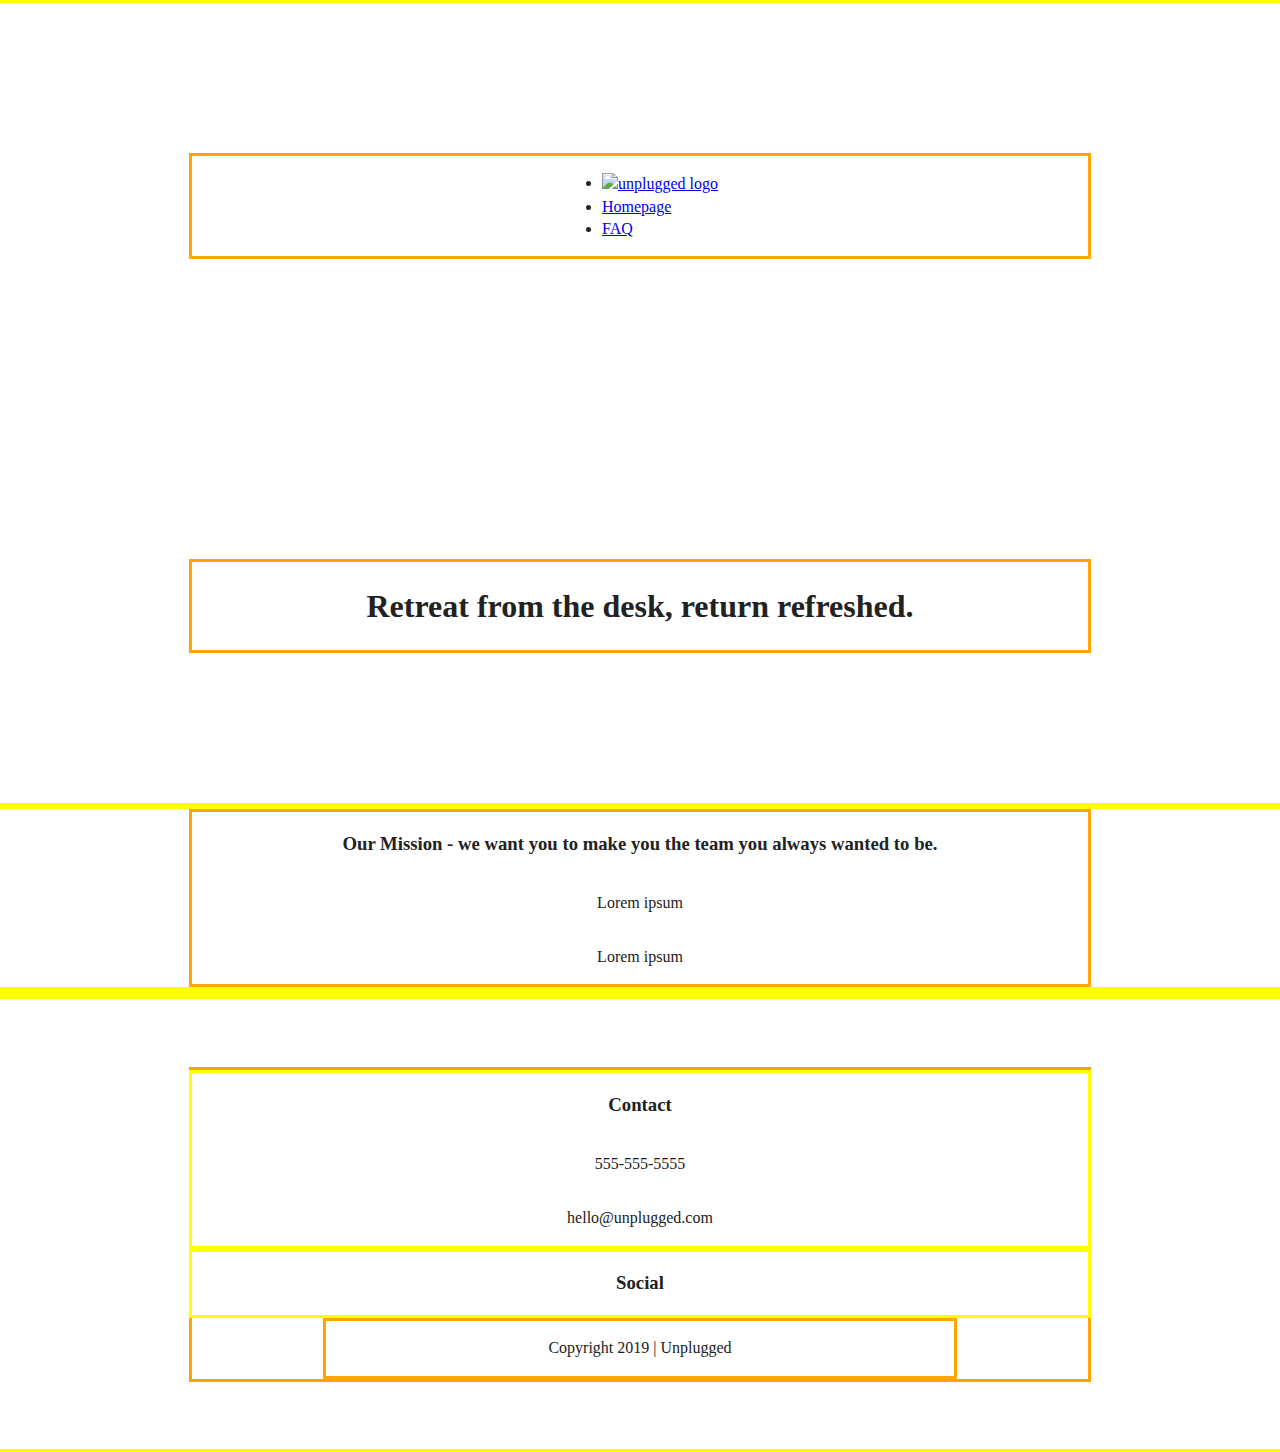
==== about/index.html @ 6e956337 "CReated breakpoints and fixed layouts for homepage, about and faqs" ====
<!doctype html>
<html class="no-js" lang="">

<head>
  <meta charset="utf-8">
  <title>Unplugged Retreat</title>
  <meta name="description" content="">
  <meta name="viewport" content="width=device-width, initial-scale=1">

  <link rel="manifest" href="site.webmanifest">
  <link rel="apple-touch-icon" href="../icon.png">
  <!-- Place favicon.ico in the root directory -->

  <link rel="stylesheet" href="../css/normalize.css">
  <link rel="stylesheet" href="../css/main.css">

  <meta name="theme-color" content="#fafafa">
</head>

<body>




  <!--[if IE]>
    <p class="browserupgrade">You are using an <strong>outdated</strong> browser. Please <a href="https://browsehappy.com/">upgrade your browser</a> to improve your experience and security.</p>
  <![endif]-->

  <header>
    <div class="section-content">
      <nav>
        <ul>
          <li><a href="#"><img src="" alt="unplugged logo"></a></li>
          <li><a href="../index.html">Homepage</a></li>
          <li><a href="../faqs/index.html">FAQ</a></li>
        </ul>
      </nav>
    </div>
    <div class="section-content">
      <h1>Retreat from the desk, return refreshed.</h1>
      <img src="" alt="" />
    </div>
  </header>
  <main>
    <section id="mission">
      <div class="section-content">
        <h3>Our Mission - we want you to make you the team you always wanted to be.</h3>
        <p>Lorem ipsum</p>
        <p>Lorem ipsum</p>
      </div>
    </section>
    <section id="map"></section>

  </main>
  <footer>
    <div class="section-content">
      <div class="footer-section" id="contact">
        <h3>Contact</h3>
        <p>555-555-5555</p>
        <p>hello@unplugged.com</p>
      </div>
      <div class="footer-section" id="social">
        <h3>Social</h3>
        <div class="social-icons-container">
          <i class="social-icon" id="facebook"></i>
          <i class="social-icon" id="twitter"></i>
          <i class="social-icon" id="instagram"></i>
        </div>
      </div>
      <div class="section-content">
        <p id="copyright">Copyright 2019 | Unplugged</p>
      </div>
    </div>
  </footer>


  <script src="../js/vendor/modernizr-3.8.0.min.js"></script>
  <script src="https://code.jquery.com/jquery-3.4.1.min.js"
    integrity="sha256-CSXorXvZcTkaix6Yvo6HppcZGetbYMGWSFlBw8HfCJo=" crossorigin="anonymous"></script>
  <script>
    window.jQuery || document.write('<script src="js/vendor/jquery-3.4.1.min.js"><\/script>')
  </script>
  <script src="../js/plugins.js"></script>
  <script src="../js/main.js"></script>

  <!-- Google Analytics: change UA-XXXXX-Y to be your site's ID. -->
  <script>
    window.ga = function () {
      ga.q.push(arguments)
    };
    ga.q = [];
    ga.l = +new Date;
    ga('create', 'UA-XXXXX-Y', 'auto');
    ga('set', 'transport', 'beacon');
    ga('send', 'pageview')
  </script>
  <script src="https://www.google-analytics.com/analytics.js" async></script>
</body>

</html>
---- css/main.css ----
/*! HTML5 Boilerplate v7.3.0 | MIT License | https://html5boilerplate.com/ */

/* main.css 2.0.0 | MIT License | https://github.com/h5bp/main.css#readme */
/*
 * What follows is the result of much research on cross-browser styling.
 * Credit left inline and big thanks to Nicolas Gallagher, Jonathan Neal,
 * Kroc Camen, and the H5BP dev community and team.
 */

/* ==========================================================================
   Base styles: opinionated defaults
   ========================================================================== */

html {
  color: #222;
  font-size: 1em;
  line-height: 1.4;
  /* background-color: #ccc; */
}

/*
 * Remove text-shadow in selection highlight:
 * https://twitter.com/miketaylr/status/12228805301
 *
 * Vendor-prefixed and regular ::selection selectors cannot be combined:
 * https://stackoverflow.com/a/16982510/7133471
 *
 * Customize the background color to match your design.
 */

::-moz-selection {
  background: #b3d4fc;
  text-shadow: none;
}

::selection {
  background: #b3d4fc;
  text-shadow: none;
}

/*
 * A better looking default horizontal rule
 */

hr {
  display: block;
  height: 1px;
  border: 0;
  border-top: 1px solid #ccc;
  margin: 1em 0;
  padding: 0;
}

/*
 * Remove the gap between audio, canvas, iframes,
 * images, videos and the bottom of their containers:
 * https://github.com/h5bp/html5-boilerplate/issues/440
 */

audio,
canvas,
iframe,
img,
svg,
video {
  vertical-align: middle;
}

/*
 * Remove default fieldset styles.
 */

fieldset {
  border: 0;
  margin: 0;
  padding: 0;
}

/*
 * Allow only vertical resizing of textareas.
 */

textarea {
  resize: vertical;
}

/* ==========================================================================
   Browser Upgrade Prompt
   ========================================================================== */

.browserupgrade {
  margin: 0.2em 0;
  background: #ccc;
  color: #000;
  padding: 0.2em 0;
}

/* ==========================================================================
   Author's custom styles
   ========================================================================== */

html,
body,
main {
  margin: 0;
  padding: 0;
  width: 100%;
  display: flex;
  justify-content: center;
  align-items: center;
  flex-direction: column;
}


/* ------------General Layout Styles--------- */

header,
footer,
section,
#download-form,
/* .features-item, */
.footer-section {
  display: flex;
  justify-content: center;
  align-items: center;
  flex-direction: column;
  border: 3px solid yellow;
  width: 100%;
  /* max-width: 1200px; */
}

header {
  min-height: 800px;
}

section#download-form {
  min-height: 300px;
}

section#features {
  min-height: 1400px;
}

#features .features-item {
  min-height: 200px;
  width: 100%;
  border: 3px solid orange;
}

section#reviews {
  min-height: 600px;
  width: 100%;
}

footer {
  min-height: 350px;
  width: 100%;
}

.section-content {
  width: 95%;
}









/* ------------Footer Styles--------- */







/* ==========================================================================
   Helper classes
   ========================================================================== */

/*
 * Hide visually and from screen readers
 */

.hidden {
  display: none !important;
}

/*
* Hide only visually, but have it available for screen readers:
* https://snook.ca/archives/html_and_css/hiding-content-for-accessibility
*
* 1. For long content, line feeds are not interpreted as spaces and small width
*    causes content to wrap 1 word per line:
*    https://medium.com/@jessebeach/beware-smushed-off-screen-accessible-text-5952a4c2cbfe
*/

.sr-only {
  border: 0;
  clip: rect(0, 0, 0, 0);
  height: 1px;
  margin: -1px;
  overflow: hidden;
  padding: 0;
  position: absolute;
  white-space: nowrap;
  width: 1px;
  /* 1 */
}

/*
* Extends the .sr-only class to allow the element
* to be focusable when navigated to via the keyboard:
* https://www.drupal.org/node/897638
*/

.sr-only.focusable:active,
.sr-only.focusable:focus {
  clip: auto;
  height: auto;
  margin: 0;
  overflow: visible;
  position: static;
  white-space: inherit;
  width: auto;
}

/*
* Hide visually and from screen readers, but maintain layout
*/

.invisible {
  visibility: hidden;
}

/*
* Clearfix: contain floats
*
* For modern browsers
* 1. The space content is one way to avoid an Opera bug when the
*    `contenteditable` attribute is included anywhere else in the document.
*    Otherwise it causes space to appear at the top and bottom of elements
*    that receive the `clearfix` class.
* 2. The use of `table` rather than `block` is only necessary if using
*    `:before` to contain the top-margins of child elements.
*/

.clearfix:before,
.clearfix:after {
  content: " ";
  /* 1 */
  display: table;
  /* 2 */
}

.clearfix:after {
  clear: both;
}

/* ==========================================================================
   EXAMPLE Media Queries for Responsive Design.
   These examples override the primary ('mobile first') styles.
   Modify as content requires.
   ========================================================================== */

@media only screen and (min-width: 768px) {

  /* Style adjustments for tablet */
  .section-content {
    width: 80%;
    max-width: 1200px;
    border: 3px solid orange;
    margin: auto;
    display: flex;
    justify-content: center;
    align-items: center;
    flex-direction: column;
  }



  #features .features-item {
    width: 80%;
    border: 3px solid orange;
  }

  section#reviews {
    min-height: 700px;
  }

  footer {
    min-height: 450px;
  }

}

@media only screen and (min-width: 1200px) {
  /* Style adjustments for desktop */

  .section-content {
    width: 70%;
    max-width: 1200px;
    border: 3px solid orange;
  }


}


/* ==========================================================================
   Print styles.
   Inlined to avoid the additional HTTP request:
   https://www.phpied.com/delay-loading-your-print-css/
   ========================================================================== */

@media print {

  *,
  *:before,
  *:after {
    background: transparent !important;
    color: #000 !important;
    /* Black prints faster */
    box-shadow: none !important;
    text-shadow: none !important;
  }

  a,
  a:visited {
    text-decoration: underline;
  }

  a[href]:after {
    content: " ("attr(href) ")";
  }

  abbr[title]:after {
    content: " ("attr(title) ")";
  }

  /*
     * Don't show links that are fragment identifiers,
     * or use the `javascript:` pseudo protocol
     */
  a[href^="#"]:after,
  a[href^="javascript:"]:after {
    content: "";
  }

  pre {
    white-space: pre-wrap !important;
  }

  pre,
  blockquote {
    border: 1px solid #999;
    page-break-inside: avoid;
  }

  /*
     * Printing Tables:
     * https://web.archive.org/web/20180815150934/http://css-discuss.incutio.com/wiki/Printing_Tables
     */
  thead {
    display: table-header-group;
  }

  tr,
  img {
    page-break-inside: avoid;
  }

  p,
  h2,
  h3 {
    orphans: 3;
    widows: 3;
  }

  h2,
  h3 {
    page-break-after: avoid;
  }
}
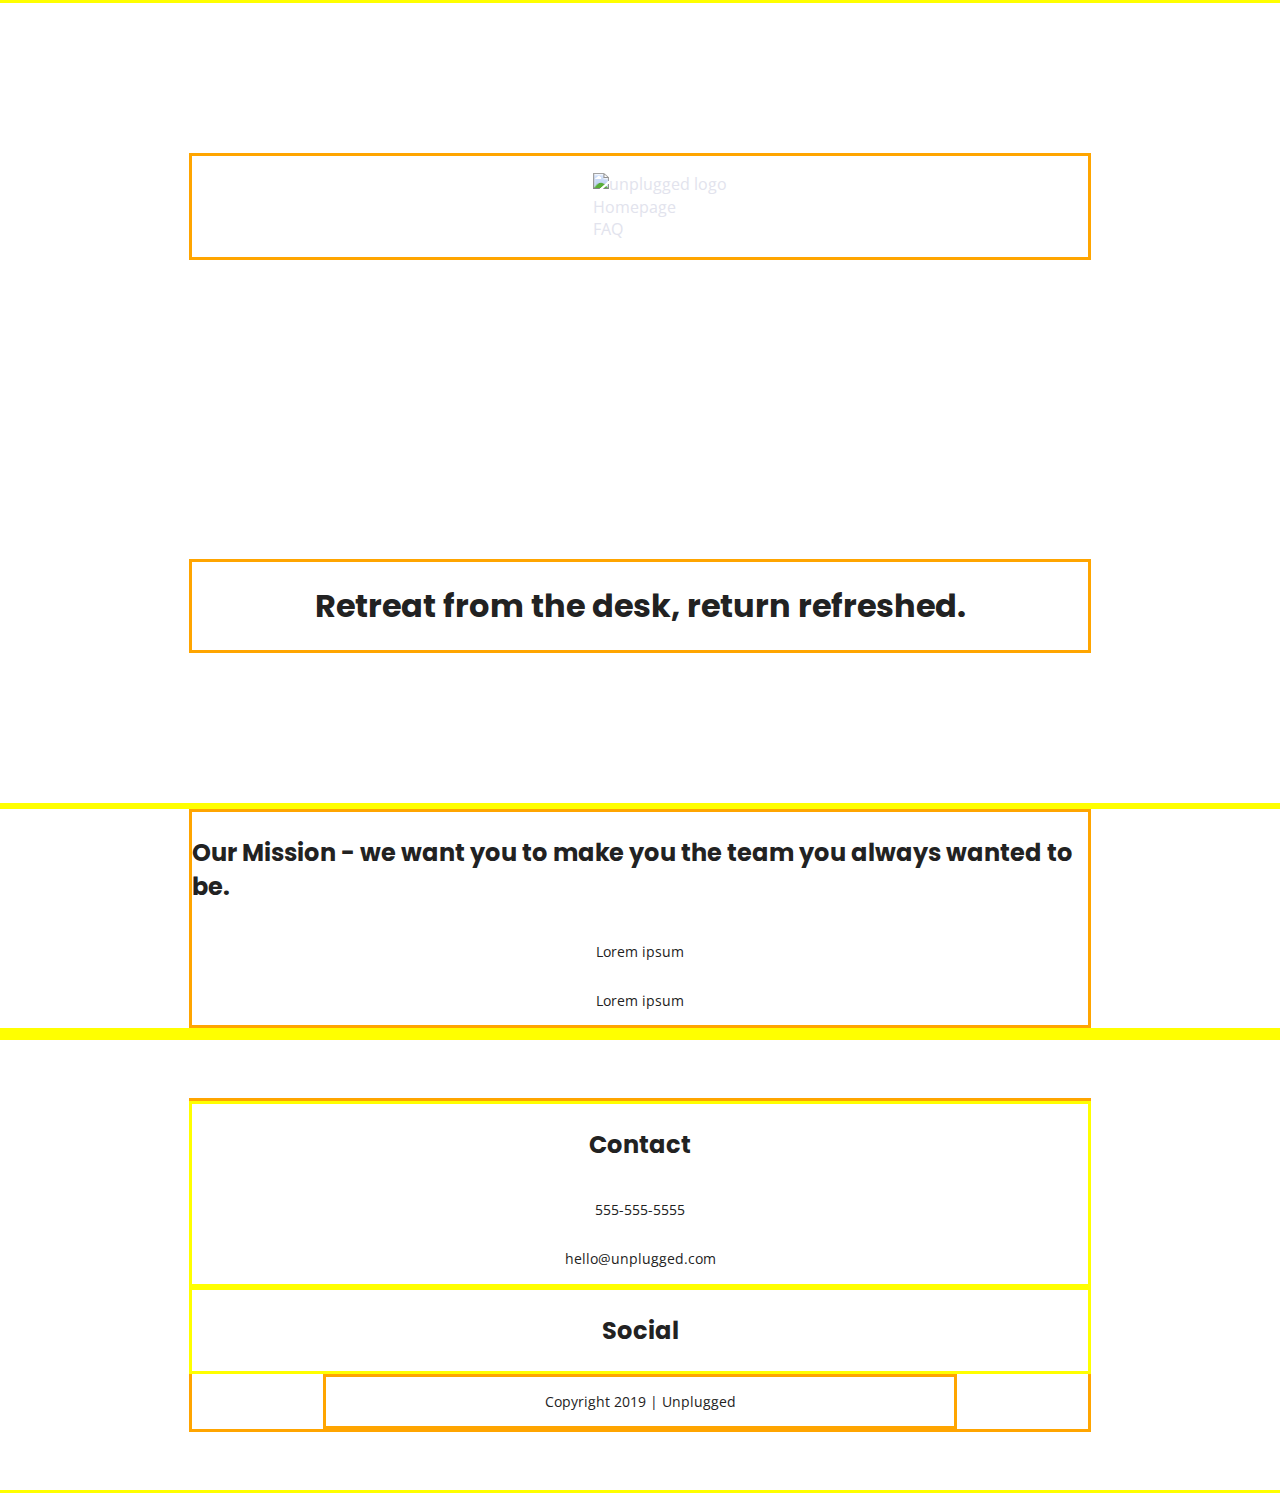
==== commit 6e9b17fe: "Implemented font styles in homepage" ====
--- a/about/index.html
+++ b/about/index.html
@@ -11,6 +11,8 @@
   <link rel="apple-touch-icon" href="../icon.png">
   <!-- Place favicon.ico in the root directory -->
 
+  <!-- Google Fonts -->
+  <link href="https://fonts.googleapis.com/css?family=Open+Sans:400,700|Poppins:500,700" rel="stylesheet">
   <link rel="stylesheet" href="../css/normalize.css">
   <link rel="stylesheet" href="../css/main.css">
 
--- a/css/main.css
+++ b/css/main.css
@@ -98,6 +98,15 @@
 /* ==========================================================================
    Author's custom styles
    ========================================================================== */
+
+/* General Styles */
+html {
+  font-size: 16px;
+}
+
+body {
+  font-size: 1em;
+}
 
 html,
 body,
@@ -109,7 +118,48 @@
   justify-content: center;
   align-items: center;
   flex-direction: column;
-}
+  font-family: 'Open Sans', sans-serif;
+}
+
+
+ul,
+ol {
+  list-style-type: none;
+}
+
+a {
+  color: #e2e3ed;
+  text-decoration: none;
+}
+
+h1 {
+  font-family: 'Poppins', sans-serif;
+  font-size: 2em;
+}
+
+h2 {
+  font-family: 'Poppins', sans-serif;
+  font-size: 1.8em;
+}
+
+h3,
+h4 {
+  font-family: 'Poppins', sans-serif;
+  font-size: 1.5em;
+}
+
+p {
+  font-size: 0.9em;
+}
+
+img {}
+
+figure {}
+
+address {}
+
+.section-content {}
+
 
 
 /* ------------General Layout Styles--------- */
@@ -162,6 +212,7 @@
 }
 
 
+/* --------General Styles------- */
 
 
 
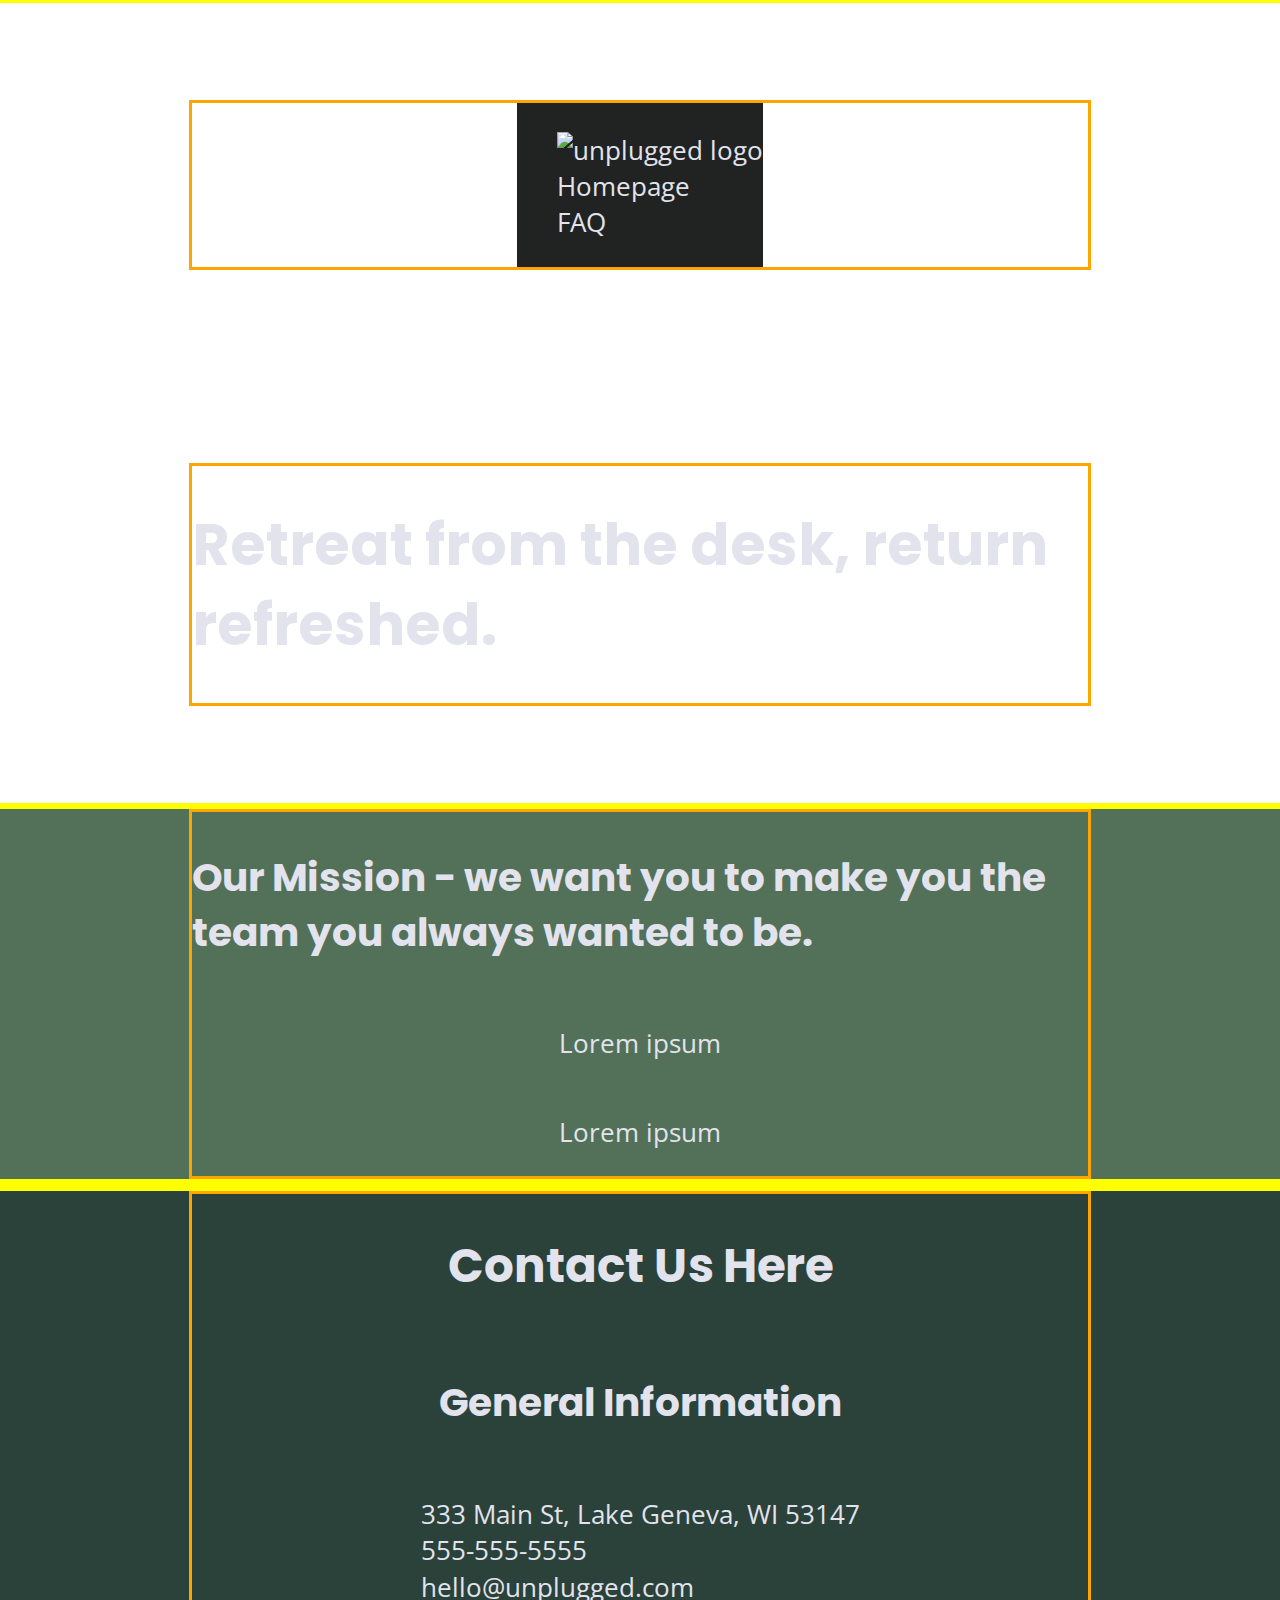
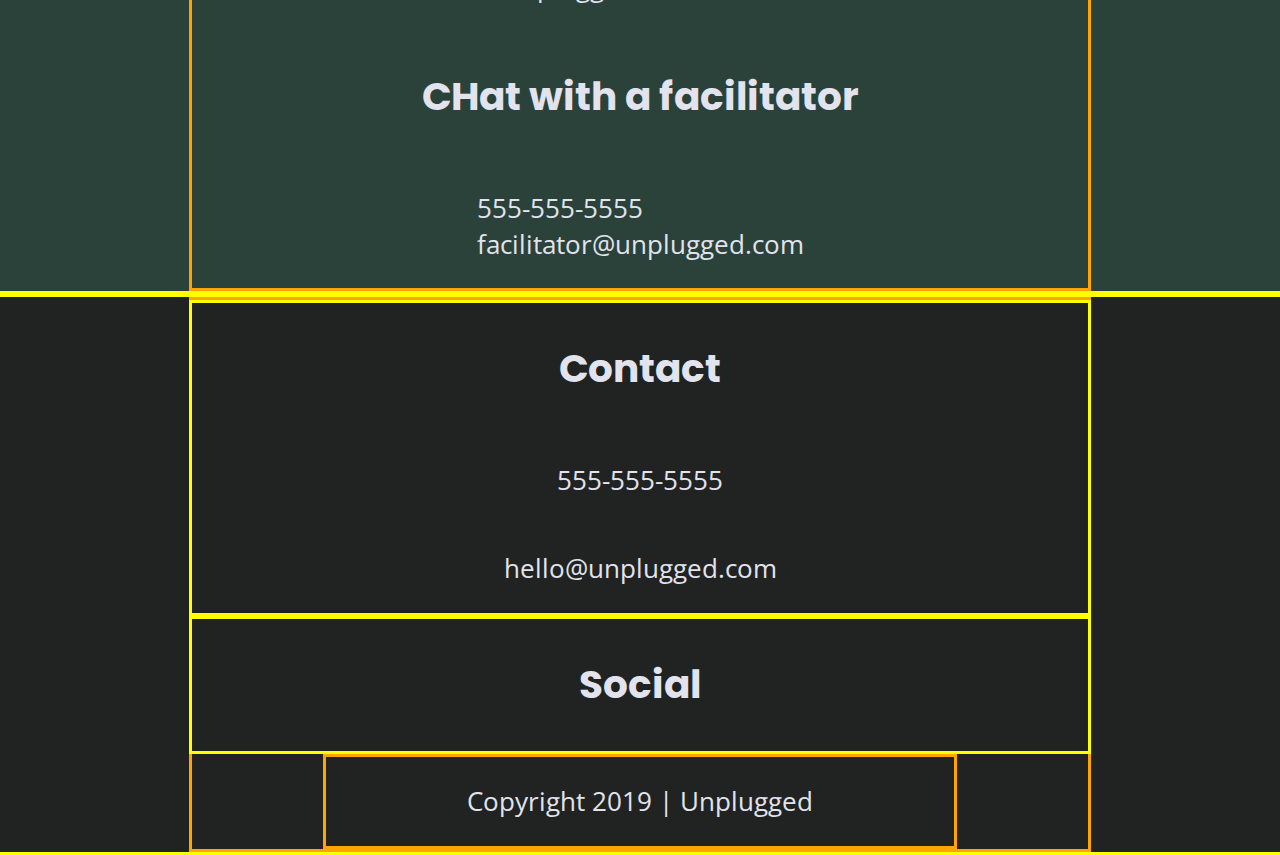
==== commit e017062f: "Changed background color and font coolors" ====
--- a/about/index.html
+++ b/about/index.html
@@ -52,7 +52,21 @@
       </div>
     </section>
     <section id="map"></section>
+    <section id="contact-us">
+      <div class="section-content">
+        <h2>Contact Us Here</h2>
+        <h3>General Information</h3>
+        <p>
+          333 Main St, Lake Geneva, WI 53147<br>
+          555-555-5555<br>hello@unplugged.com<br>
+        </p>
+        <h3>CHat with a facilitator</h3>
+        <p>
+          555-555-5555<br>facilitator@unplugged.com
+        </p>
+      </div>
 
+    </section>
   </main>
   <footer>
     <div class="section-content">
--- a/css/main.css
+++ b/css/main.css
@@ -99,7 +99,13 @@
    Author's custom styles
    ========================================================================== */
 
+
+/* Light green: #527158 */
+/* Darker Green #2a423a */
+/* ALmost Black Green: #202322  */
+/* Grey Font color: #e2e3ed */
 /* General Styles */
+
 html {
   font-size: 16px;
 }
@@ -134,7 +140,7 @@
 
 h1 {
   font-family: 'Poppins', sans-serif;
-  font-size: 2em;
+  font-size: 2.2em;
 }
 
 h2 {
@@ -149,7 +155,7 @@
 }
 
 p {
-  font-size: 0.9em;
+  font-size: 1em;
 }
 
 img {}
@@ -212,13 +218,64 @@
 }
 
 
-/* --------General Styles------- */
-
-
-
-
-
-
+/* --------Form Styles------- */
+
+form {
+  margin-top: 30px;
+}
+
+input[type=text] {
+  box-sizing: border-box;
+  width: 100%;
+  color: #2a423a;
+  font-style: italic;
+  padding: 1em;
+}
+
+input[type=button] {
+  width: 100%;
+  padding: 20px 0;
+  margin-top: 20px;
+  background-color: #2a423a;
+  font-family: 'Poppins', Helvetica, Arial, sans-serif;
+  font-weight: 500;
+  font-size: 1.125em;
+  color: #e2e3ed;
+  border: none;
+  text-align: center;
+  text-transform: uppercase;
+}
+
+
+/* ---General Background color and images--- */
+
+/* Light grey */
+nav,
+footer {
+  background-color: #202322;
+  color: #e2e3ed;
+  /* Light grey */
+}
+
+section#reviews,
+section#contact-us {
+  background-color: #2a423a;
+  color: #e2e3ed;
+}
+
+
+/* Light green: #527158 */
+section#download-form,
+section#mission,
+section#faq-questions {
+  background-color: #527158;
+  color: #e2e3ed;
+}
+
+section#features,
+h1 {
+  color: #e2e3ed;
+}
 
 /* ------------Footer Styles--------- */
 
@@ -320,6 +377,10 @@
 @media only screen and (min-width: 768px) {
 
   /* Style adjustments for tablet */
+  html {
+    font-size: 18px;
+  }
+
   .section-content {
     width: 80%;
     max-width: 1200px;
@@ -333,6 +394,7 @@
 
 
 
+
   #features .features-item {
     width: 80%;
     border: 3px solid orange;
@@ -349,7 +411,11 @@
 }
 
 @media only screen and (min-width: 1200px) {
+
   /* Style adjustments for desktop */
+  html {
+    font-size: 26px;
+  }
 
   .section-content {
     width: 70%;
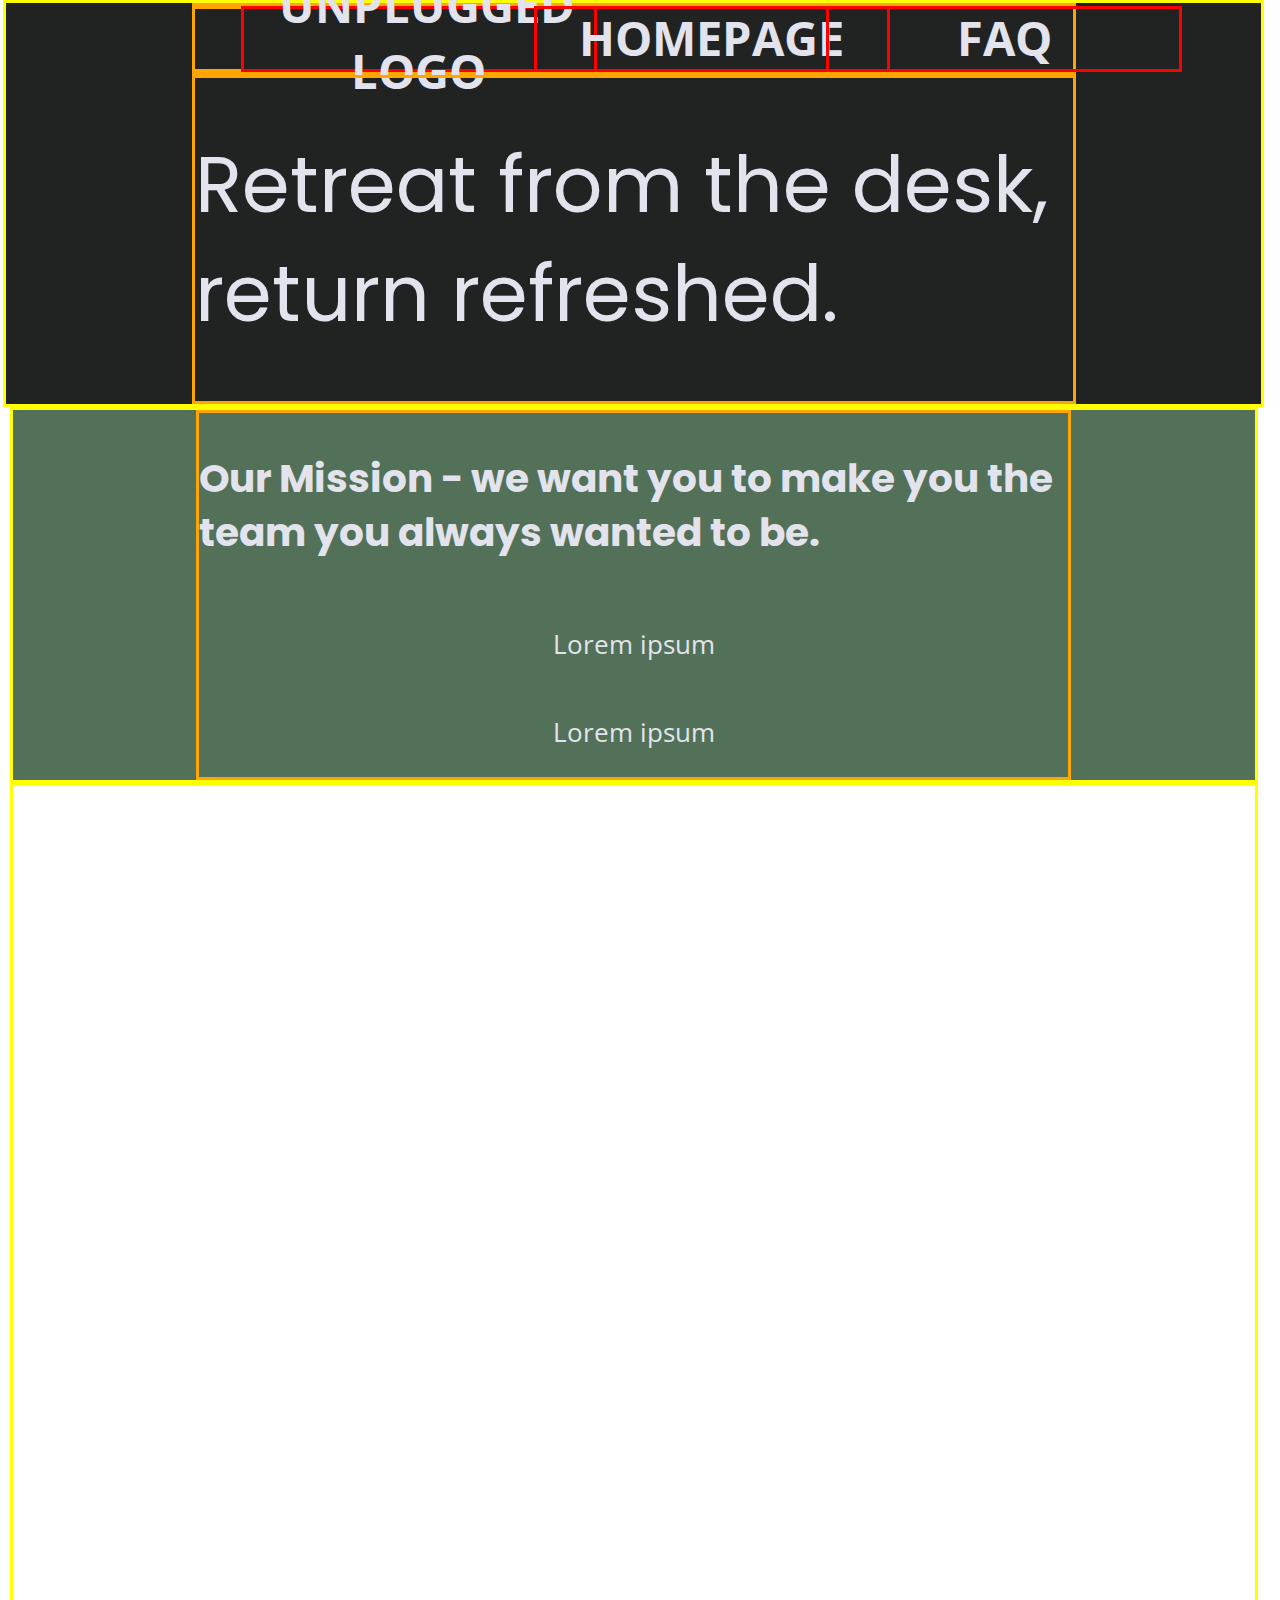
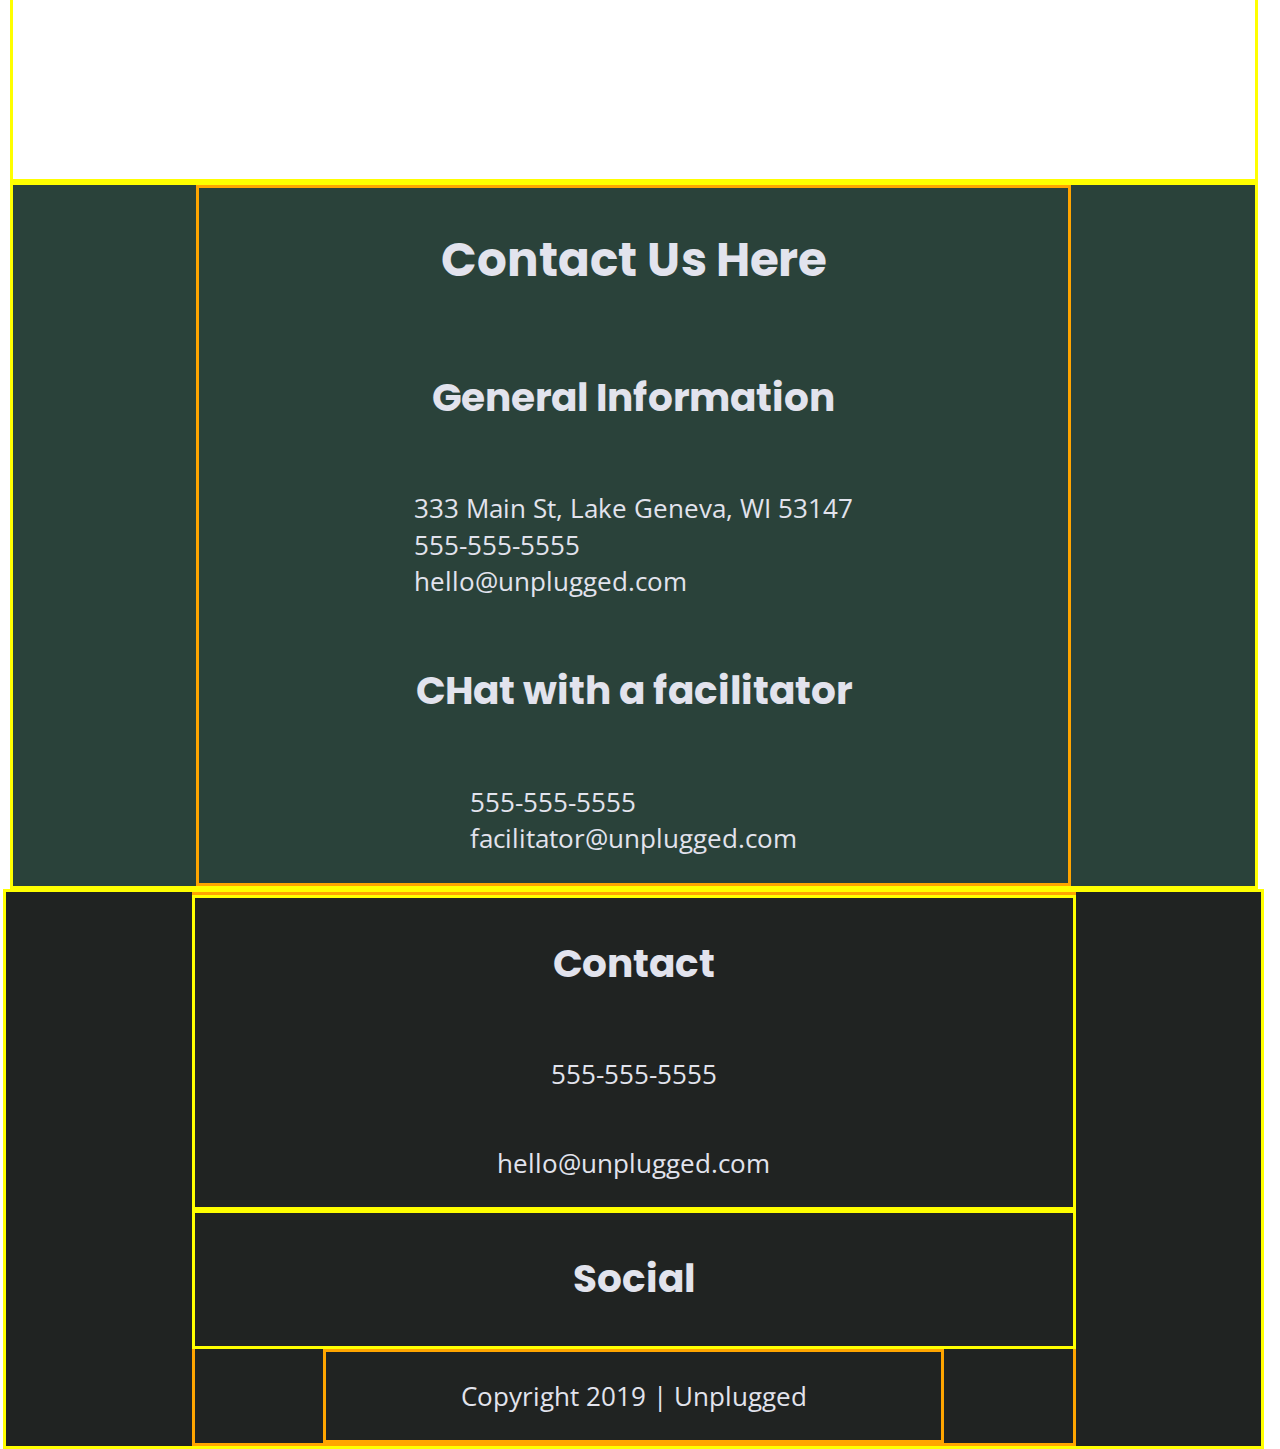
==== commit b5e0df08: "Added map" ====
--- a/about/index.html
+++ b/about/index.html
@@ -51,7 +51,13 @@
         <p>Lorem ipsum</p>
       </div>
     </section>
-    <section id="map"></section>
+    <section class="map">
+      <figure>
+        <iframe
+          src="https://www.google.com/maps/embed?pb=!1m18!1m12!1m3!1d2937.0861490054976!2d-88.42648574860208!3d42.59591567906954!2m3!1f0!2f0!3f0!3m2!1i1024!2i768!4f13.1!3m3!1m2!1s0x88058bbef1e33f19%3A0xa9e28adaef1aa0be!2s333%20Main%20St%2C%20Lake%20Geneva%2C%20WI%2053147%2C%20EUA!5e0!3m2!1spt-BR!2sbr!4v1579791917120!5m2!1spt-BR!2sbr"
+          width="600" height="450" frameborder="0" style="border:0;" allowfullscreen=""></iframe>
+      </figure>
+    </section>
     <section id="contact-us">
       <div class="section-content">
         <h2>Contact Us Here</h2>
--- a/css/main.css
+++ b/css/main.css
@@ -119,7 +119,7 @@
 main {
   margin: 0;
   padding: 0;
-  width: 100%;
+  max-width: 99%;
   display: flex;
   justify-content: center;
   align-items: center;
@@ -131,6 +131,8 @@
 ul,
 ol {
   list-style-type: none;
+  padding: 0;
+  margin: 0;
 }
 
 a {
@@ -140,7 +142,9 @@
 
 h1 {
   font-family: 'Poppins', sans-serif;
-  font-size: 2.2em;
+  font-size: 3em;
+  font-weight: normal;
+
 }
 
 h2 {
@@ -158,13 +162,36 @@
   font-size: 1em;
 }
 
-img {}
-
-figure {}
+img {
+  width: 100%;
+}
+
+figure {
+  margin: 0;
+  padding: 0;
+}
 
 address {}
 
 .section-content {}
+
+.map figure {
+
+  width: 100%;
+  height: 0;
+  /* This sets the relationship between the height and width of the map - We want t maintain an aspect ratio without the fixed widths*/
+  padding-bottom: 80%;
+  overflow: hidden;
+  position: relative;
+}
+
+.map iframe {
+  position: absolute;
+  top: 0;
+  left: 0;
+  width: 100%;
+  height: 100%;
+}
 
 
 
@@ -182,12 +209,63 @@
   flex-direction: column;
   border: 3px solid yellow;
   width: 100%;
-  /* max-width: 1200px; */
-}
-
-header {
-  min-height: 800px;
-}
+}
+
+nav {
+  width: 100%;
+  border: 3px solid orange;
+  display: flex;
+  flex-direction: column;
+  justify-content: center;
+  align-items: center;
+}
+
+nav ul {
+  display: flex;
+  justify-content: space-around;
+  align-items: center;
+  flex-flow: row wrap;
+  /* border:3px solid green; */
+  width: 100%;
+  margin: auto;
+  font-size: 1.8em;
+  text-transform: uppercase;
+  font-weight: bold;
+}
+
+nav a {
+  max-width: 500px;
+  min-width: 350px;
+  text-align: center;
+  height: 60px;
+  border: 3px solid red;
+  display: flex;
+  justify-content: space-around;
+  align-items: center;
+}
+
+nav ul li {
+  width: 200px;
+  /* border:3px solid red; */
+  text-align: center;
+  height: 60px;
+  display: flex;
+  justify-content: space-around;
+  align-items: center;
+}
+
+section#hero-section {
+  min-height: 900px;
+  background: url('../img/jake-melara-30679-unsplash-compressed.jpg') center no-repeat #333;
+  background-size: cover;
+  justify-content: flex-start;
+}
+
+section#hero-section h1 {
+  padding-top: 4em;
+  text-align: left;
+}
+
 
 section#download-form {
   min-height: 300px;
@@ -195,6 +273,8 @@
 
 section#features {
   min-height: 1400px;
+  background: url('../img/rawpixel-800820-unsplash1.jpg') center no-repeat #333;
+  background-size: cover;
 }
 
 #features .features-item {
@@ -249,7 +329,8 @@
 
 /* ---General Background color and images--- */
 
-/* Light grey */
+/* Light grey font*/
+header,
 nav,
 footer {
   background-color: #202322;
@@ -393,6 +474,47 @@
   }
 
 
+  nav {
+    width: 100%;
+    /* border:3px solid orange;
+    display:flex; */
+    /* text-align: center; */
+    flex-direction: row;
+    justify-content: center;
+    align-items: center;
+    /* justify-items: center; */
+  }
+
+  nav ul li,
+  nav a {
+    width: 200px;
+  }
+
+
+  ul.section-content {
+    width: auto;
+    flex-direction: row;
+  }
+
+  section#hero-section {
+    display: flex;
+    flex-direction: column;
+    justify-content: flex-start;
+    align-items: flex-start;
+    border: 3px solid purple;
+  }
+
+  section#hero-section .section-content {
+    padding: 0;
+    margin-top: 0;
+    text-align: left;
+  }
+
+  section#hero-section h1 {
+    padding: 2.5em 0 0;
+    margin: 0 auto;
+    text-align: left;
+  }
 
 
   #features .features-item {
@@ -413,14 +535,32 @@
 @media only screen and (min-width: 1200px) {
 
   /* Style adjustments for desktop */
-  html {
+  html,
+  body,
+  main {
     font-size: 26px;
+    width: 100vw;
+  }
+
+  header,
+  footer,
+  section,
+  #download-form,
+  /* .features-item, */
+  .footer-section {
+    border: 3px solid yellow;
+    width: 100%;
   }
 
   .section-content {
     width: 70%;
     max-width: 1200px;
     border: 3px solid orange;
+  }
+
+  section#hero-section h1 {
+    padding: 1.7em 0 0;
+
   }
 
 
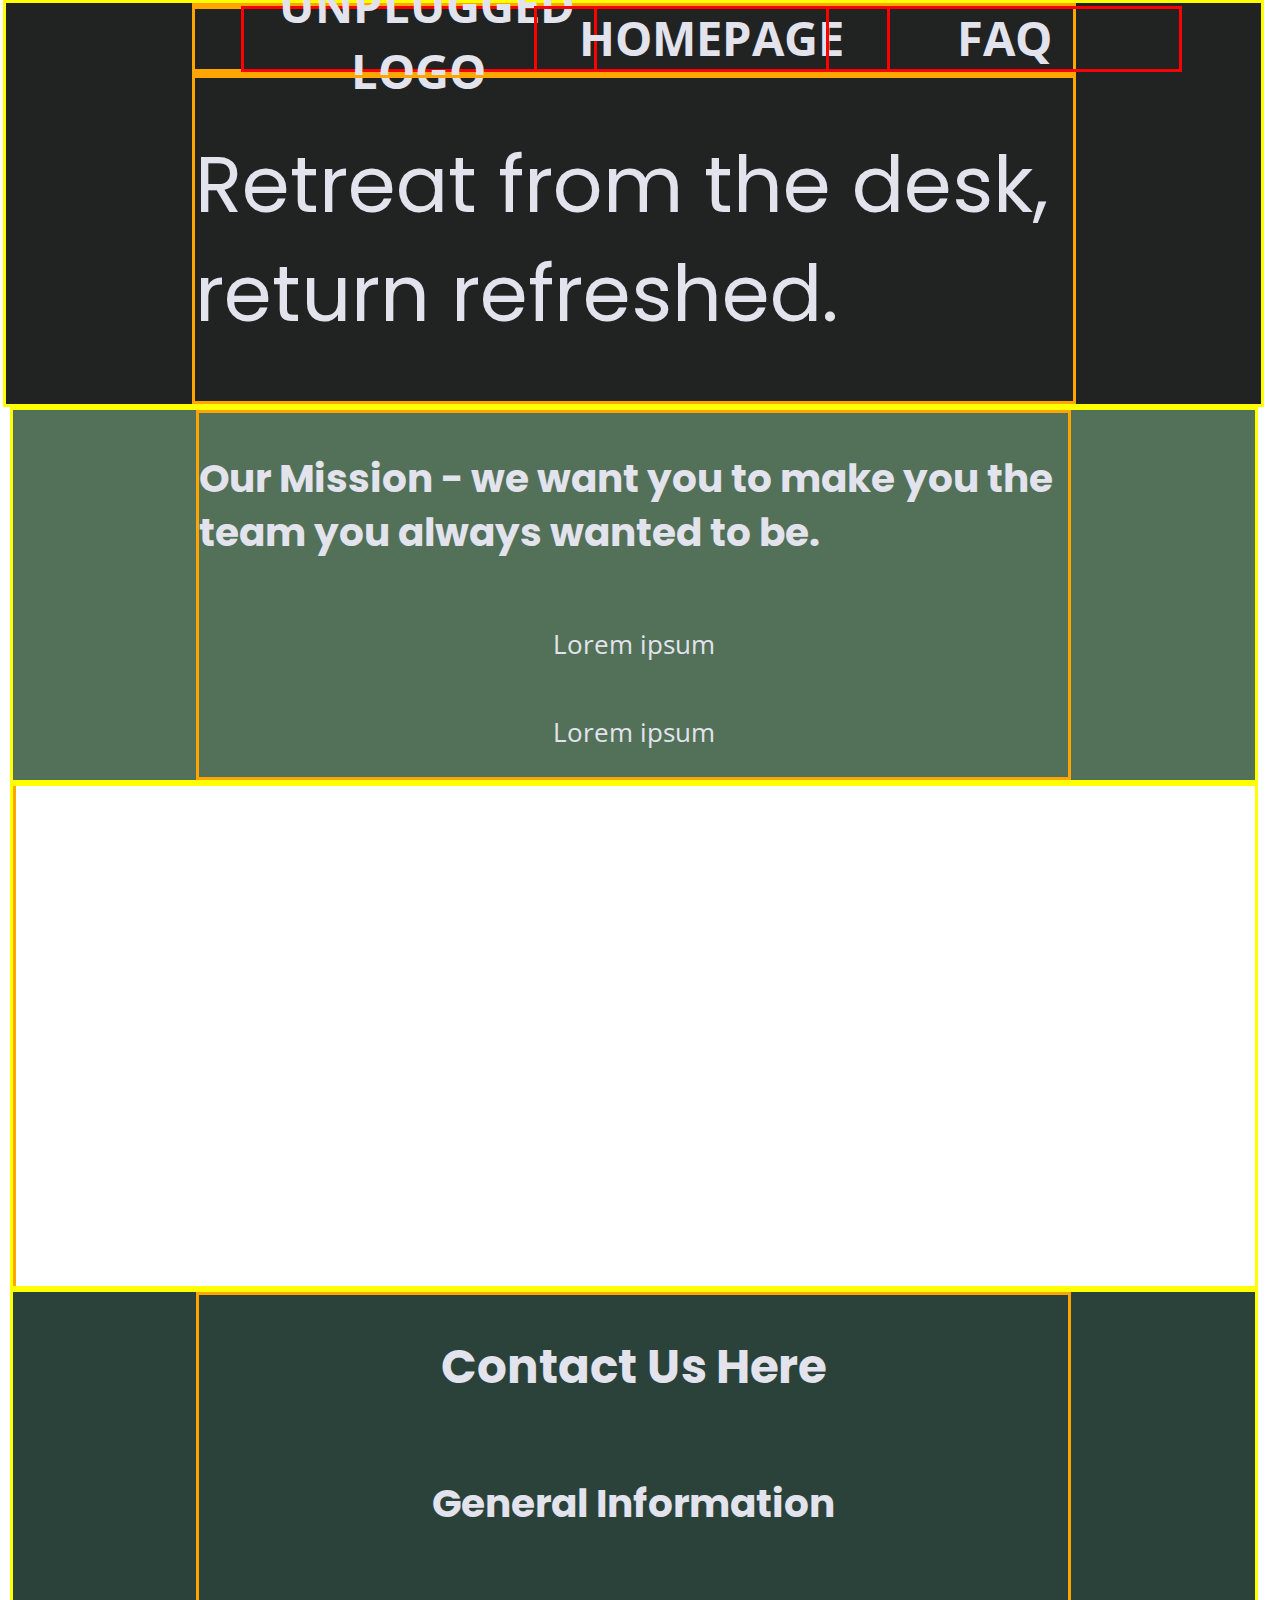
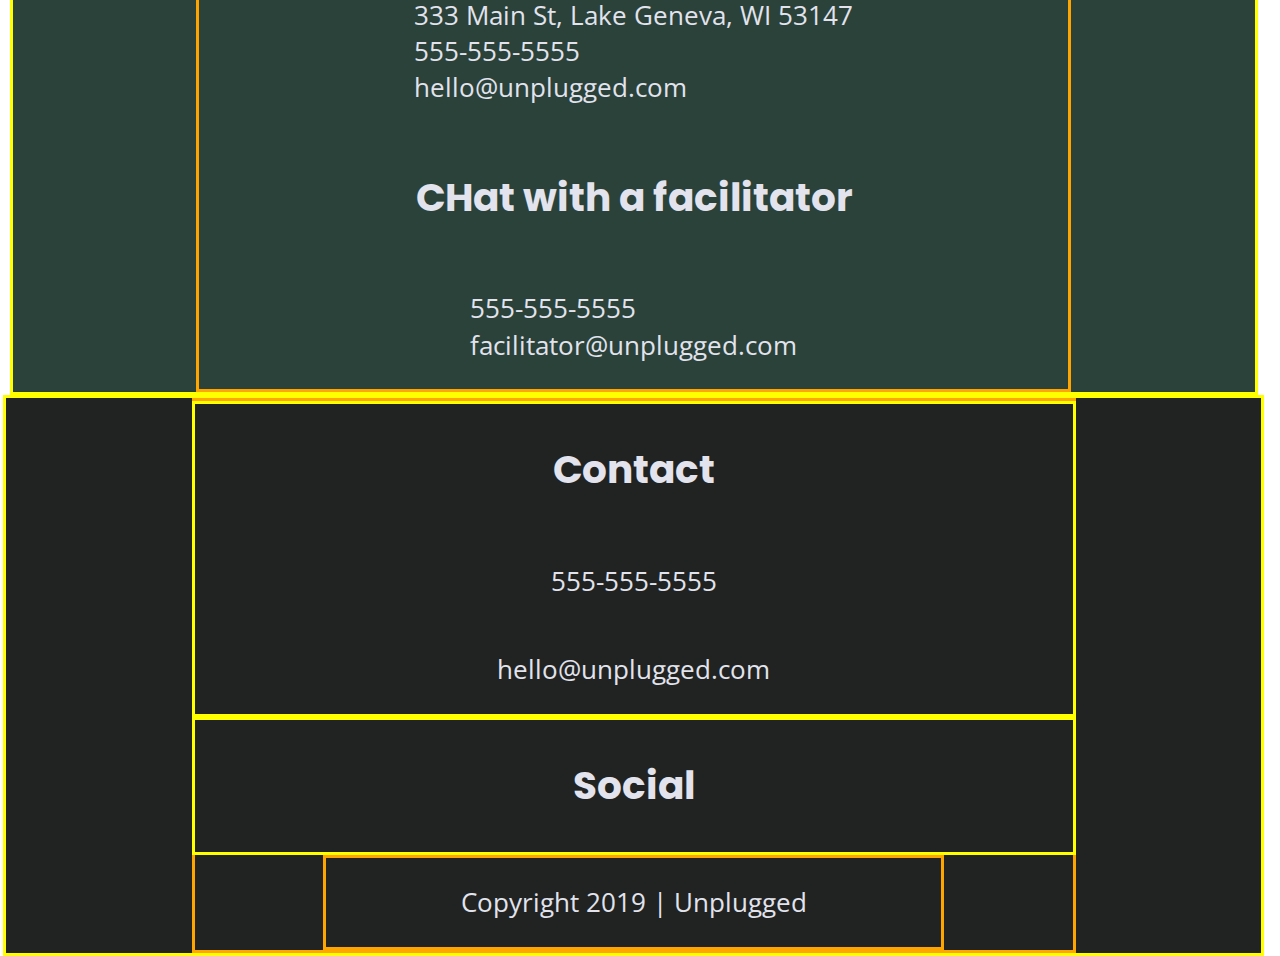
==== commit e4209c4c: "Made map responsive" ====
--- a/about/index.html
+++ b/about/index.html
@@ -52,7 +52,7 @@
       </div>
     </section>
     <section class="map">
-      <figure>
+      <figure class="section-content">
         <iframe
           src="https://www.google.com/maps/embed?pb=!1m18!1m12!1m3!1d2937.0861490054976!2d-88.42648574860208!3d42.59591567906954!2m3!1f0!2f0!3f0!3m2!1i1024!2i768!4f13.1!3m3!1m2!1s0x88058bbef1e33f19%3A0xa9e28adaef1aa0be!2s333%20Main%20St%2C%20Lake%20Geneva%2C%20WI%2053147%2C%20EUA!5e0!3m2!1spt-BR!2sbr!4v1579791917120!5m2!1spt-BR!2sbr"
           width="600" height="450" frameborder="0" style="border:0;" allowfullscreen=""></iframe>
--- a/css/main.css
+++ b/css/main.css
@@ -176,7 +176,6 @@
 .section-content {}
 
 .map figure {
-
   width: 100%;
   height: 0;
   /* This sets the relationship between the height and width of the map - We want t maintain an aspect ratio without the fixed widths*/
@@ -288,6 +287,10 @@
   width: 100%;
 }
 
+section#map {
+  max-height: 500px;
+}
+
 footer {
   min-height: 350px;
   width: 100%;
@@ -526,6 +529,34 @@
     min-height: 700px;
   }
 
+  section.map {
+    max-height: 500px;
+    overflow: hidden;
+    width: 100%;
+  }
+
+  section.map figure.section-content {
+    width: 100%;
+  }
+
+  .map figure {
+    width: 100%;
+    height: 0;
+    /* This sets the relationship between the height and width of the map - We want t maintain an aspect ratio without the fixed widths*/
+    padding-bottom: 80%;
+    overflow: hidden;
+    position: relative;
+  }
+
+  .map iframe {
+    position: absolute;
+    top: 0;
+    left: 0;
+    width: 100%;
+    height: 100%;
+  }
+
+
   footer {
     min-height: 450px;
   }
@@ -563,6 +594,13 @@
 
   }
 
+  section.map,
+  figure.section-content,
+  iframe {
+    width: 100%;
+    max-width: none;
+  }
+
 
 }
 
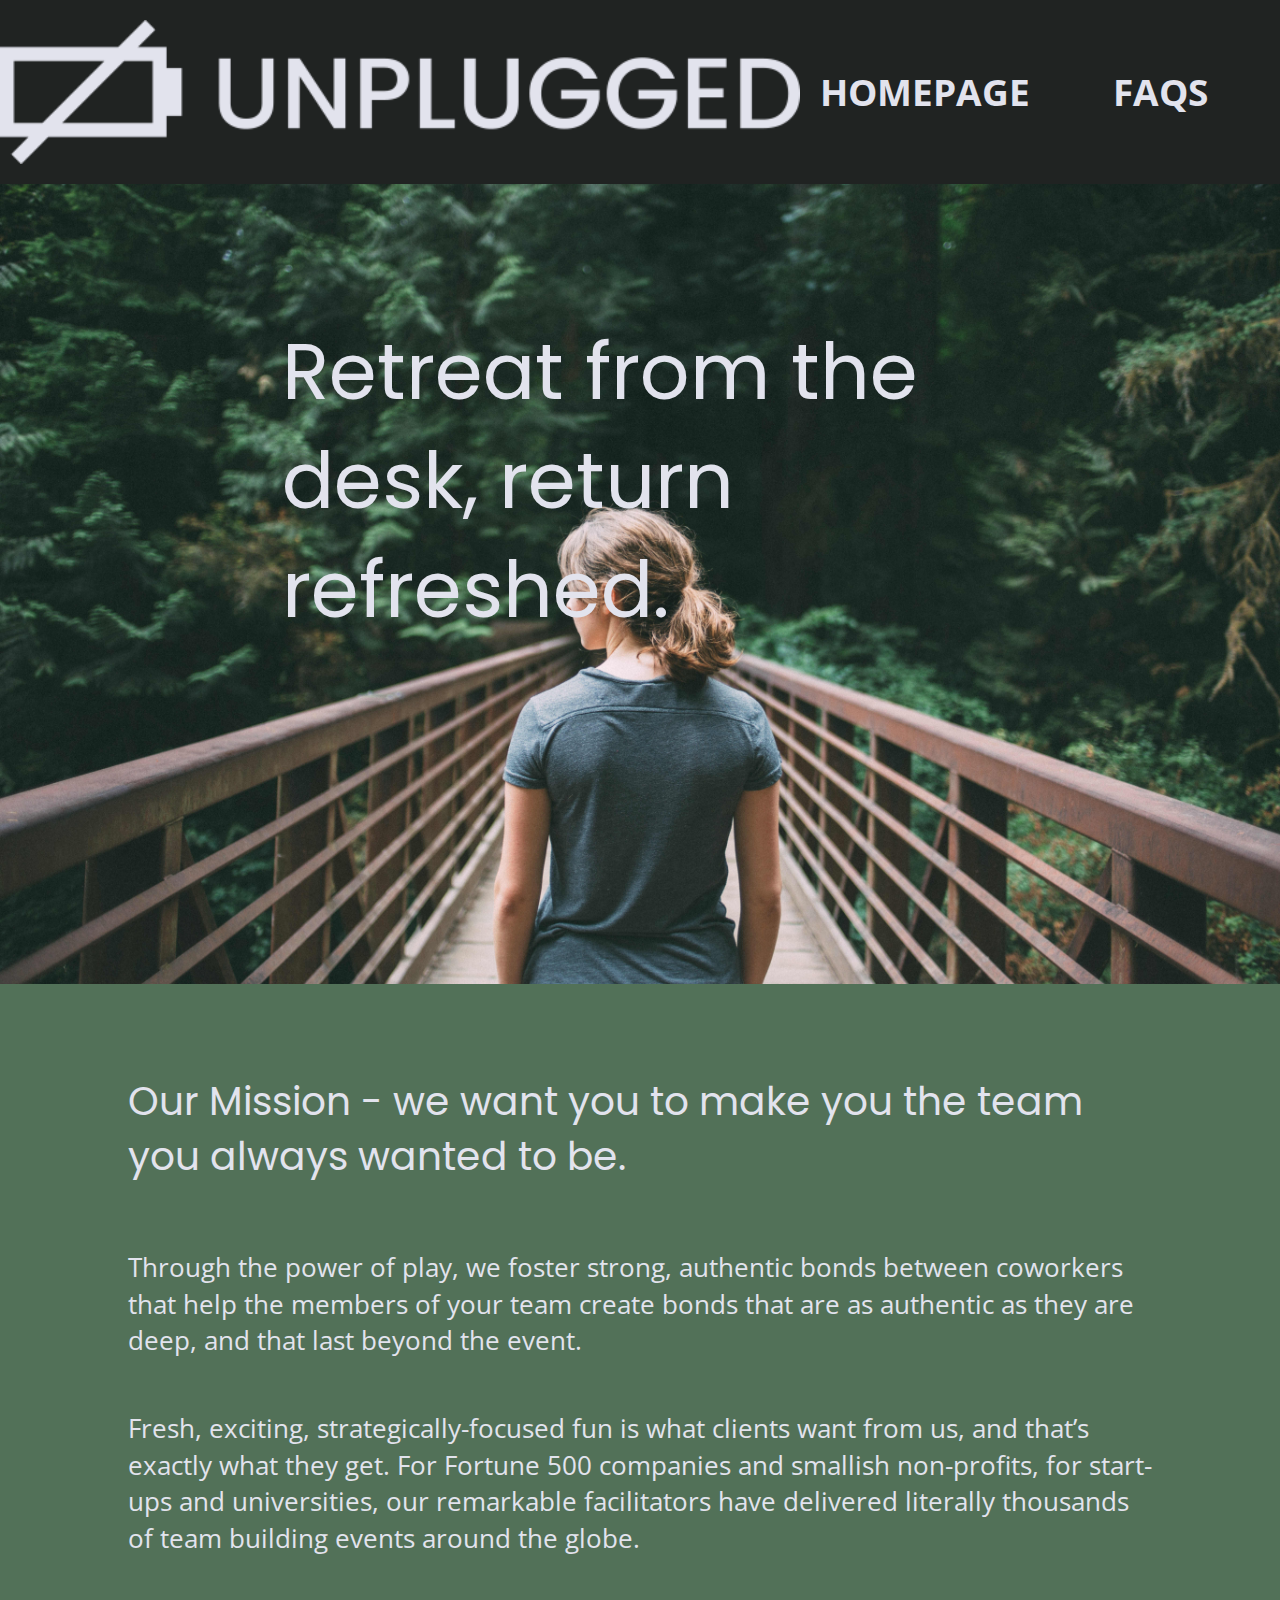
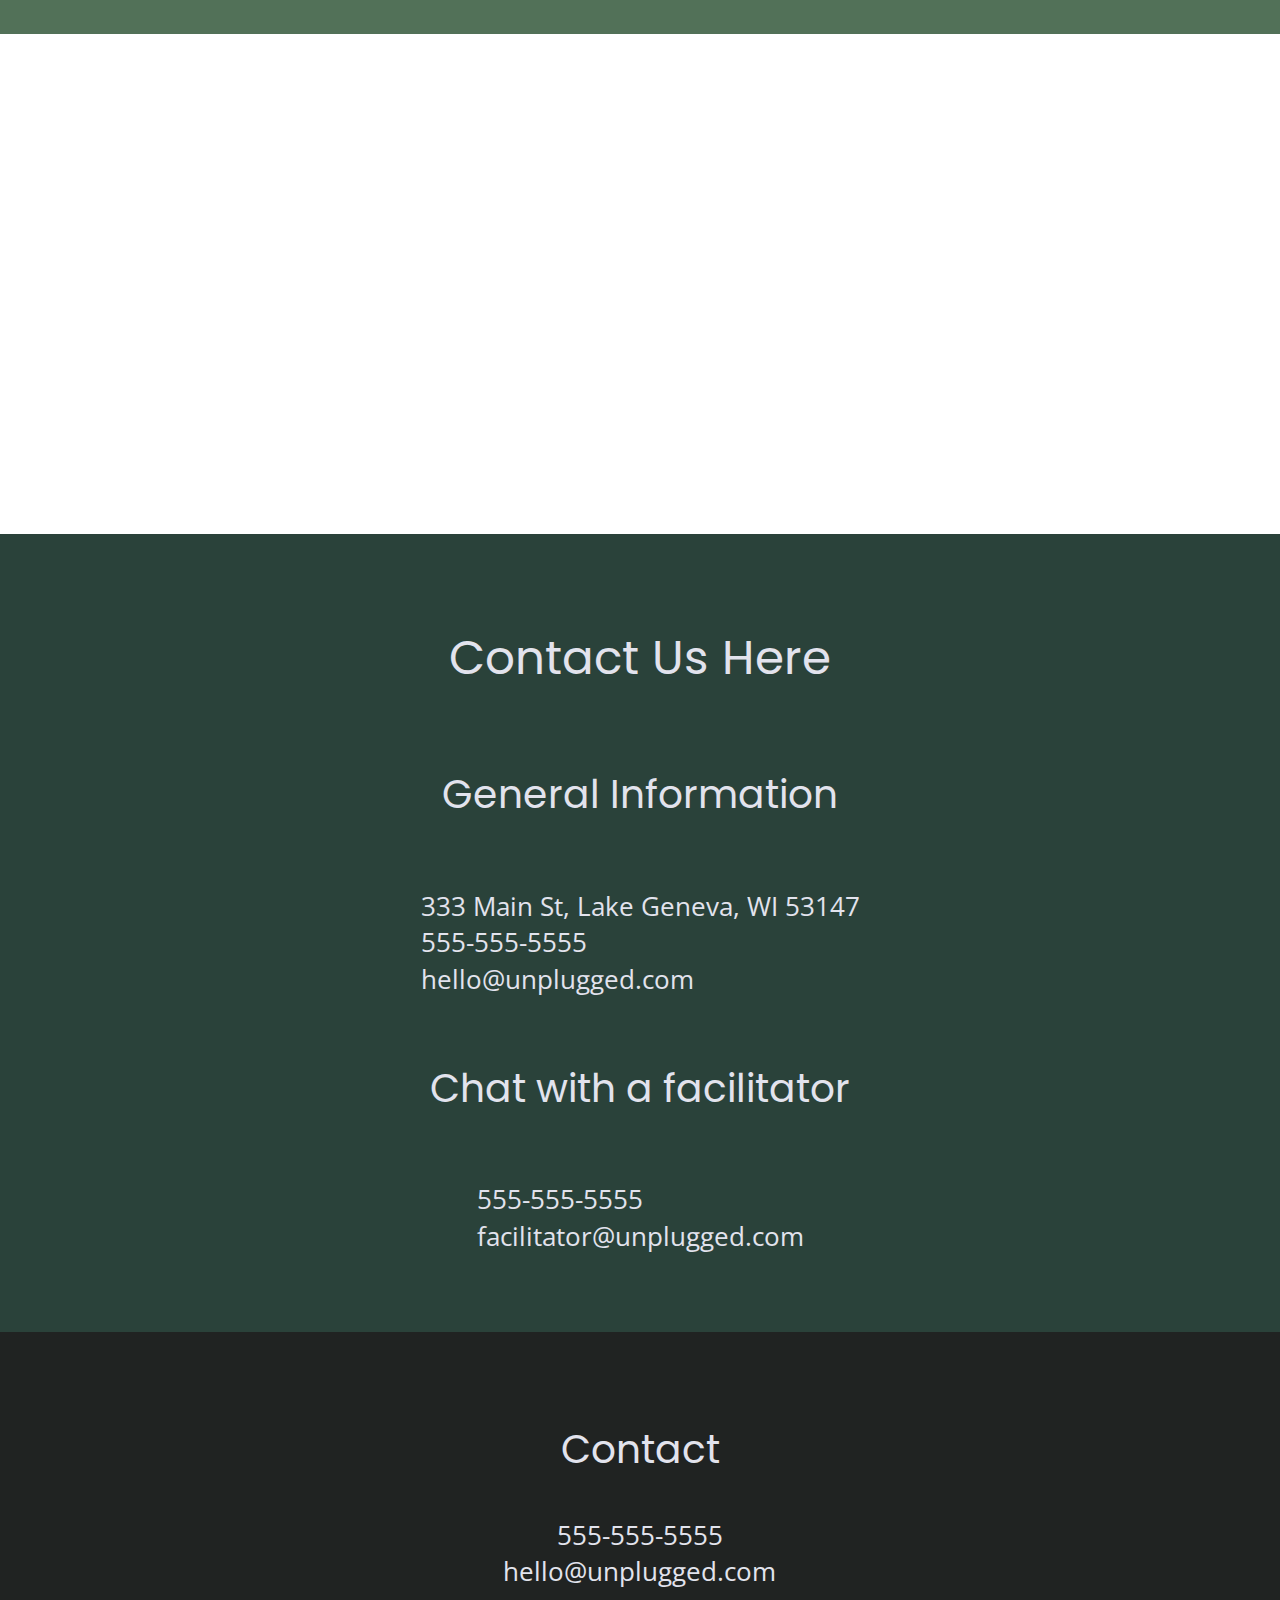
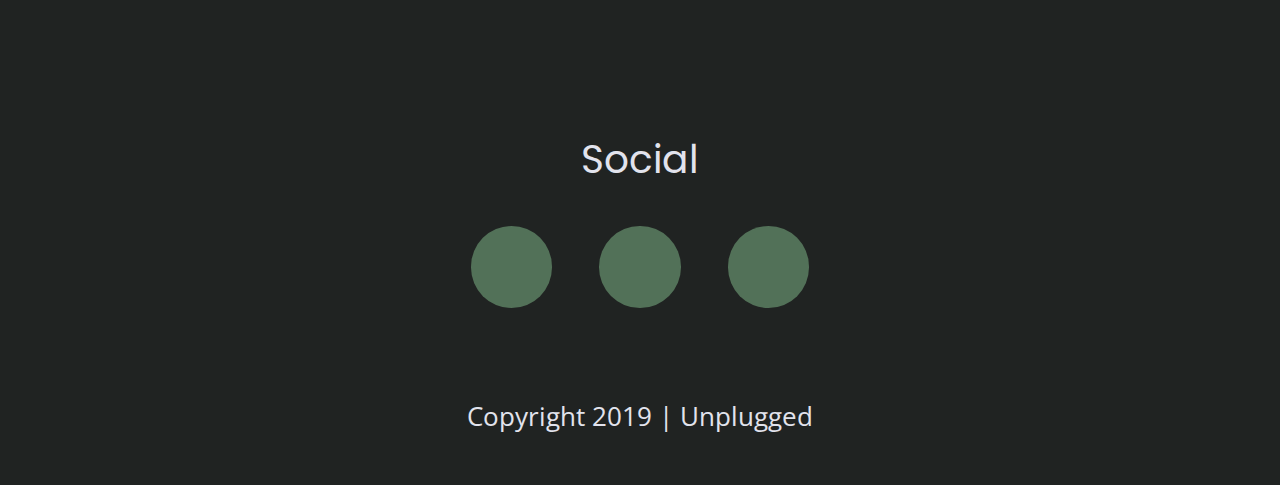
==== commit 20c4cc5f: "Finished mobile styling - homepage, about, faqs" ====
--- a/about/index.html
+++ b/about/index.html
@@ -13,6 +13,9 @@
 
   <!-- Google Fonts -->
   <link href="https://fonts.googleapis.com/css?family=Open+Sans:400,700|Poppins:500,700" rel="stylesheet">
+  <!-- Font Awesome -->
+  <link rel="stylesheet" href="https://use.fontawesome.com/releases/v5.5.0/css/all.css"
+    integrity="sha384-B4dIYHKNBt8Bc12p+WXckhzcICo0wtJAoU8YZTY5qE0Id1GSseTk6S+L3BlXeVIU" crossorigin="anonymous">
   <link rel="stylesheet" href="../css/normalize.css">
   <link rel="stylesheet" href="../css/main.css">
 
@@ -29,26 +32,28 @@
   <![endif]-->
 
   <header>
-    <div class="section-content">
-      <nav>
-        <ul>
-          <li><a href="#"><img src="" alt="unplugged logo"></a></li>
-          <li><a href="../index.html">Homepage</a></li>
-          <li><a href="../faqs/index.html">FAQ</a></li>
-        </ul>
-      </nav>
-    </div>
-    <div class="section-content">
-      <h1>Retreat from the desk, return refreshed.</h1>
-      <img src="" alt="" />
-    </div>
+    <nav>
+      <img src="../img/unpluggedlogo.png" alt="unplugged logo">
+      <ul class="section-content">
+        <li><a href="../index.html">Homepage</a></li>
+        <li><a href="../faqs/index.html">FAQs</a></li>
+      </ul>
+    </nav>
+    <section id="hero-section">
+      <div class="section-content">
+        <h1>Retreat from the desk, return refreshed.</h1>
+      </div>
+    </section>
   </header>
   <main>
     <section id="mission">
       <div class="section-content">
         <h3>Our Mission - we want you to make you the team you always wanted to be.</h3>
-        <p>Lorem ipsum</p>
-        <p>Lorem ipsum</p>
+        <p>Through the power of play, we foster strong, authentic bonds between coworkers that help the members of your
+          team create bonds that are as authentic as they are deep, and that last beyond the event.</p>
+        <p>Fresh, exciting, strategically-focused fun is what clients want from us, and that’s exactly what they get.
+          For Fortune 500 companies and smallish non-profits, for start-ups and universities, our remarkable
+          facilitators have delivered literally thousands of team building events around the globe.</p>
       </div>
     </section>
     <section class="map">
@@ -66,7 +71,7 @@
           333 Main St, Lake Geneva, WI 53147<br>
           555-555-5555<br>hello@unplugged.com<br>
         </p>
-        <h3>CHat with a facilitator</h3>
+        <h3>Chat with a facilitator</h3>
         <p>
           555-555-5555<br>facilitator@unplugged.com
         </p>
@@ -84,9 +89,9 @@
       <div class="footer-section" id="social">
         <h3>Social</h3>
         <div class="social-icons-container">
-          <i class="social-icon" id="facebook"></i>
-          <i class="social-icon" id="twitter"></i>
-          <i class="social-icon" id="instagram"></i>
+          <i class="fab fa-facebook-f social-icon" id="facebook"></i>
+          <i class="fab fa-instagram social-icon" id="twitter"></i>
+          <i class="fab fa-twitter social-icon" id="instagram"></i>
         </div>
       </div>
       <div class="section-content">
--- a/css/main.css
+++ b/css/main.css
@@ -9,7 +9,8 @@
 
 /* ==========================================================================
    Base styles: opinionated defaults
-   ========================================================================== */
+   ==========================================================================
+   */
 
 html {
   color: #222;
@@ -108,18 +109,23 @@
 
 html {
   font-size: 16px;
+  line-height: 1.4;
 }
 
 body {
   font-size: 1em;
 }
+
+/* body i {
+  font-family: 'FontAwesome' !important; */
+/* } */
 
 html,
 body,
 main {
   margin: 0;
   padding: 0;
-  max-width: 99%;
+  max-width: 100vw;
   display: flex;
   justify-content: center;
   align-items: center;
@@ -144,18 +150,20 @@
   font-family: 'Poppins', sans-serif;
   font-size: 3em;
   font-weight: normal;
-
 }
 
 h2 {
   font-family: 'Poppins', sans-serif;
   font-size: 1.8em;
+  font-weight: normal;
 }
 
 h3,
 h4 {
   font-family: 'Poppins', sans-serif;
   font-size: 1.5em;
+  font-weight: normal;
+  /* padding: 1em 0; */
 }
 
 p {
@@ -164,6 +172,7 @@
 
 img {
   width: 100%;
+  /* padding: 10px; */
 }
 
 figure {
@@ -171,9 +180,10 @@
   padding: 0;
 }
 
-address {}
-
-.section-content {}
+
+.section-content {
+  padding: 1.5em 0;
+}
 
 .map figure {
   width: 100%;
@@ -206,38 +216,60 @@
   justify-content: center;
   align-items: center;
   flex-direction: column;
-  border: 3px solid yellow;
-  width: 100%;
+  /* border: 3px solid yellow; */
+  width: 100%;
+  /* padding: 5%; */
 }
 
 nav {
   width: 100%;
-  border: 3px solid orange;
+  /* border: 3px solid orange; */
   display: flex;
   flex-direction: column;
   justify-content: center;
   align-items: center;
+  min-height: 120px;
+}
+
+nav .section-content {
+  padding: 0;
+}
+
+nav img {
+  width: 270px;
+  margin: 20px 0;
+}
+
+nav li {
+  width: auto;
+  padding: 10px 0;
+  /* border: 3px solid red; */
+}
+
+nav li a {
+  font-size: 0.8em;
 }
 
 nav ul {
   display: flex;
   justify-content: space-around;
   align-items: center;
-  flex-flow: row wrap;
-  /* border:3px solid green; */
+  flex-flow: row nowrap;
+  /* border: 3px solid green; */
   width: 100%;
   margin: auto;
   font-size: 1.8em;
   text-transform: uppercase;
   font-weight: bold;
+
 }
 
 nav a {
   max-width: 500px;
-  min-width: 350px;
+  /* min-width: 350px; */
   text-align: center;
   height: 60px;
-  border: 3px solid red;
+  /* border: 3px solid red; */
   display: flex;
   justify-content: space-around;
   align-items: center;
@@ -254,21 +286,30 @@
 }
 
 section#hero-section {
-  min-height: 900px;
+  min-height: 800px;
   background: url('../img/jake-melara-30679-unsplash-compressed.jpg') center no-repeat #333;
   background-size: cover;
   justify-content: flex-start;
 }
 
 section#hero-section h1 {
-  padding-top: 4em;
+  /* padding-top: 2em; */
   text-align: left;
+  width: 80%;
+  padding: 0 10% 0 10%;
 }
 
 
 section#download-form {
   min-height: 300px;
 }
+
+section#download-form .section-content {
+  width: 80%;
+  padding: 2em 10% 2em 10%;
+}
+
+
 
 section#features {
   min-height: 1400px;
@@ -276,10 +317,30 @@
   background-size: cover;
 }
 
+section#features .section-content {
+  width: 80%;
+  padding: 2em 10% 2em 10%;
+}
+
 #features .features-item {
   min-height: 200px;
   width: 100%;
-  border: 3px solid orange;
+  /* border: 3px solid orange; */
+  display: flex;
+  flex-direction: column;
+  justify-content: center;
+  align-items: center;
+  text-align: center;
+  padding: 1em 0;
+}
+
+#features .features-item i {
+  font-size: 4em;
+}
+
+#features .features-item p {
+  font-size: 1.1em;
+  width: 80%;
 }
 
 section#reviews {
@@ -287,17 +348,73 @@
   width: 100%;
 }
 
+section#reviews .section-content h2,
+section#reviews .section-content h3,
+section#reviews .section-content p {
+  width: 80%;
+  padding: 0 10% 0 10%;
+}
+
+section#reviews .section-content figure {
+  width: 90%;
+  margin: auto;
+  /* padding: 0 5%; */
+}
+
 section#map {
   max-height: 500px;
 }
 
+section#faq-questions .section-content {
+  width: 80%;
+  padding: 2em 10% 2em 10%;
+  /* line-height: 1.8em; */
+}
+
+section#faq-questions .section-content p {
+  font-size: 1.2em;
+}
+
+section#mission .section-content {
+  width: 80%;
+  padding: 2em 10% 2em 10%;
+  /* line-height: 1.8em; */
+}
+
+section#contact-us .section-content {
+  width: 80%;
+  padding: 2em 10% 2em 10%;
+  /* line-height: 1.8em; */
+}
+
+
 footer {
   min-height: 350px;
   width: 100%;
 }
 
+.footer-section {
+  padding: 2em 0;
+}
+
 .section-content {
-  width: 95%;
+  width: 100%;
+}
+
+footer .section-content p {
+  text-align: center;
+  padding: 0;
+  margin: auto;
+  /* border: 3px solid red; */
+  width: 90%;
+}
+
+footer .section-content {
+  padding: 0;
+}
+
+p#copyright {
+  padding: 30px 0 50px 0;
 }
 
 
@@ -361,9 +478,20 @@
   color: #e2e3ed;
 }
 
-/* ------------Footer Styles--------- */
-
-
+/* ------------Social Icons Styles--------- */
+
+i.social-icon {
+  color: #e2e3ed;
+  background-color: #527158;
+  border-radius: 50%;
+  padding: 15px;
+  font-size: 1.5em;
+  text-align: center;
+  display: inline-block;
+  width: 1em;
+  height: 1em;
+  margin: 0 10px;
+}
 
 
 
@@ -468,7 +596,7 @@
   .section-content {
     width: 80%;
     max-width: 1200px;
-    border: 3px solid orange;
+    /* border: 3px solid orange; */
     margin: auto;
     display: flex;
     justify-content: center;
@@ -477,26 +605,48 @@
   }
 
 
+
   nav {
     width: 100%;
-    /* border:3px solid orange;
-    display:flex; */
-    /* text-align: center; */
+    /* border: 3px solid green; */
+    display: flex;
     flex-direction: row;
     justify-content: center;
     align-items: center;
-    /* justify-items: center; */
-  }
-
-  nav ul li,
+    text-align: center;
+    margin: 0;
+    padding: 0;
+  }
+
   nav a {
-    width: 200px;
-  }
-
-
-  ul.section-content {
+    max-width: 500px;
+    /* max-width: auto; */
+  }
+
+
+  nav ul.section-content {
+    width: 50%;
+    display: flex;
+    flex-direction: row;
+    justify-content: center;
+    align-items: center;
+    text-align: center;
+  }
+
+
+  nav ul li {
+    padding-left: 20px;
+    padding-right: 20px;
+  }
+
+  nav img {
+    width: 100%;
+    /* max-width: 350px; */
+  }
+
+
+  nav ul a {
     width: auto;
-    flex-direction: row;
   }
 
   section#hero-section {
@@ -504,7 +654,7 @@
     flex-direction: column;
     justify-content: flex-start;
     align-items: flex-start;
-    border: 3px solid purple;
+    /* border: 3px solid purple; */
   }
 
   section#hero-section .section-content {
@@ -522,7 +672,7 @@
 
   #features .features-item {
     width: 80%;
-    border: 3px solid orange;
+    /* border: 3px solid orange; */
   }
 
   section#reviews {
@@ -579,26 +729,37 @@
   #download-form,
   /* .features-item, */
   .footer-section {
-    border: 3px solid yellow;
+    /* border: 3px solid yellow; */
     width: 100%;
   }
 
   .section-content {
     width: 70%;
     max-width: 1200px;
-    border: 3px solid orange;
+    /* border: 3px solid orange; */
   }
 
   section#hero-section h1 {
     padding: 1.7em 0 0;
 
   }
+
+  /* #features h1,
+  #features .features-item {
+    padding: 3.5em 0;
+  } */
 
   section.map,
   figure.section-content,
   iframe {
     width: 100%;
     max-width: none;
+  }
+
+  i.social-icon {
+    padding: 20px;
+    font-size: 1.6em;
+    margin: 0 20px;
   }
 
 
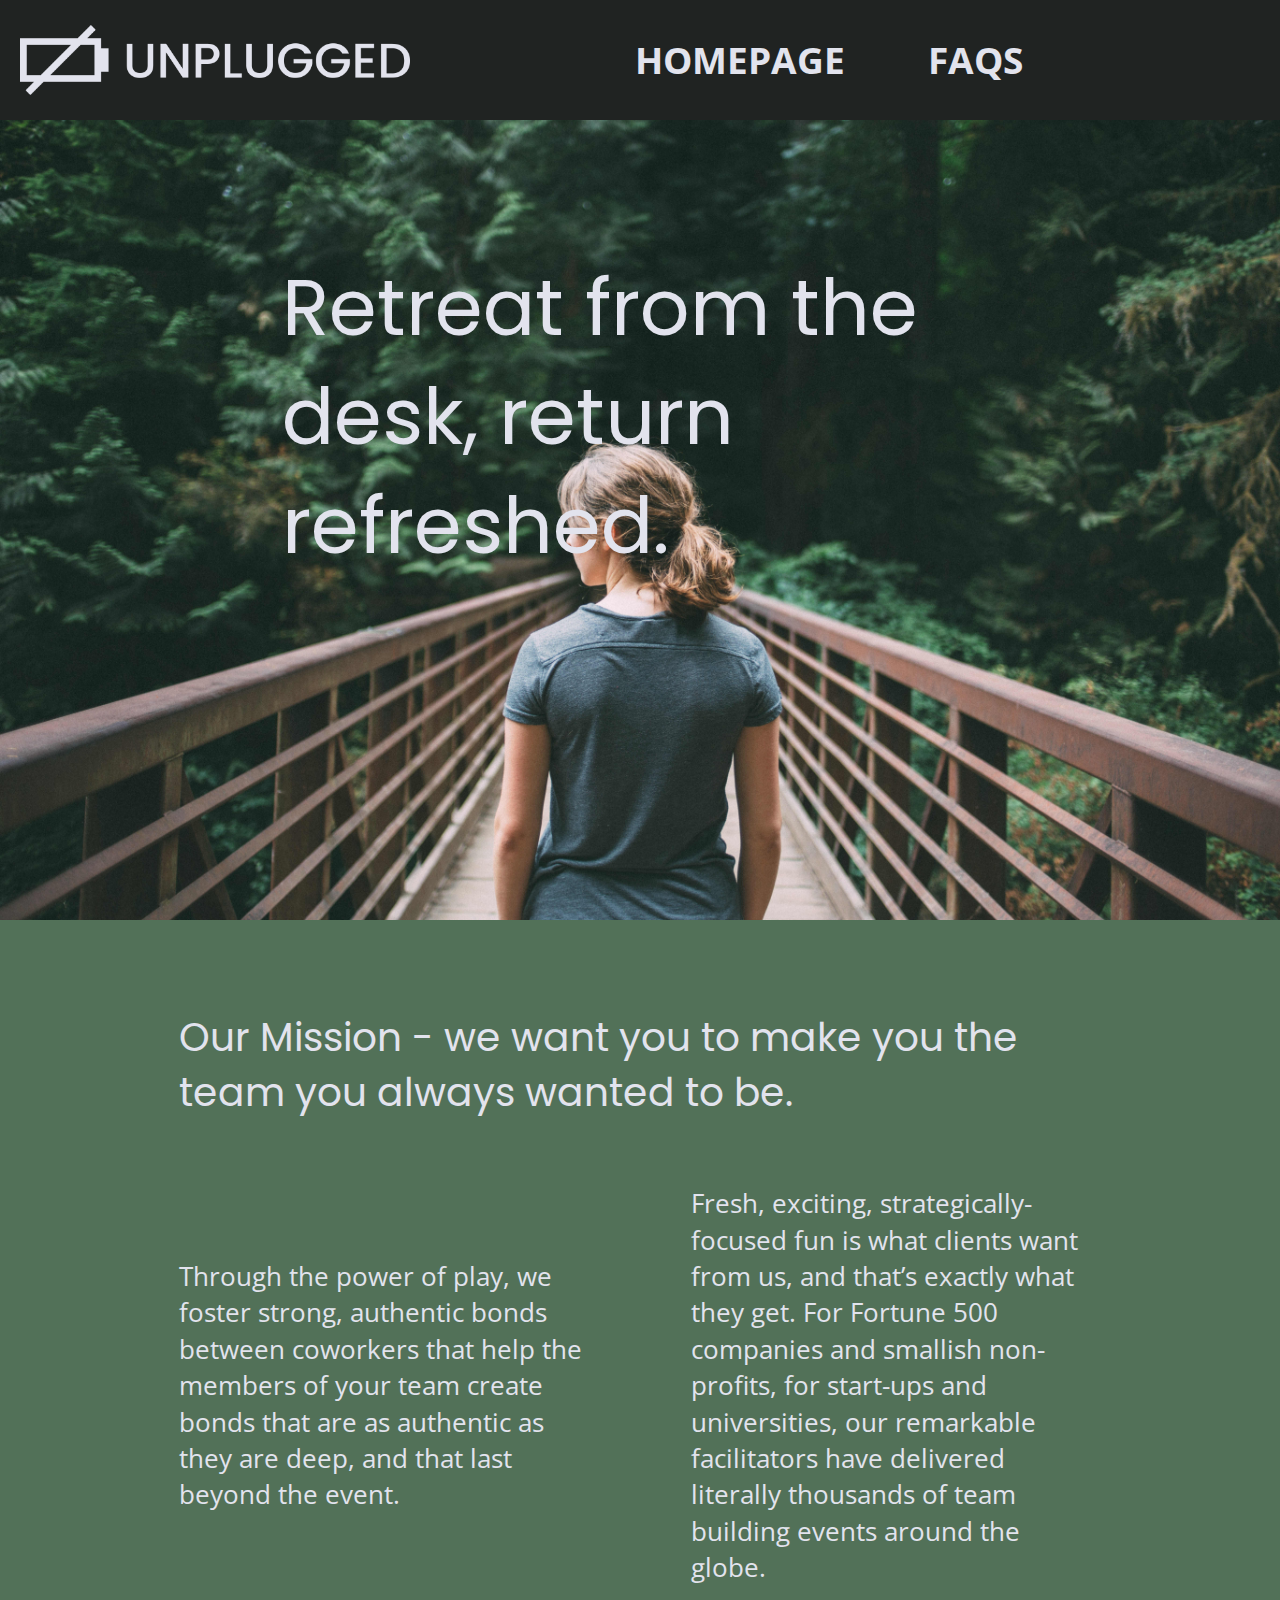
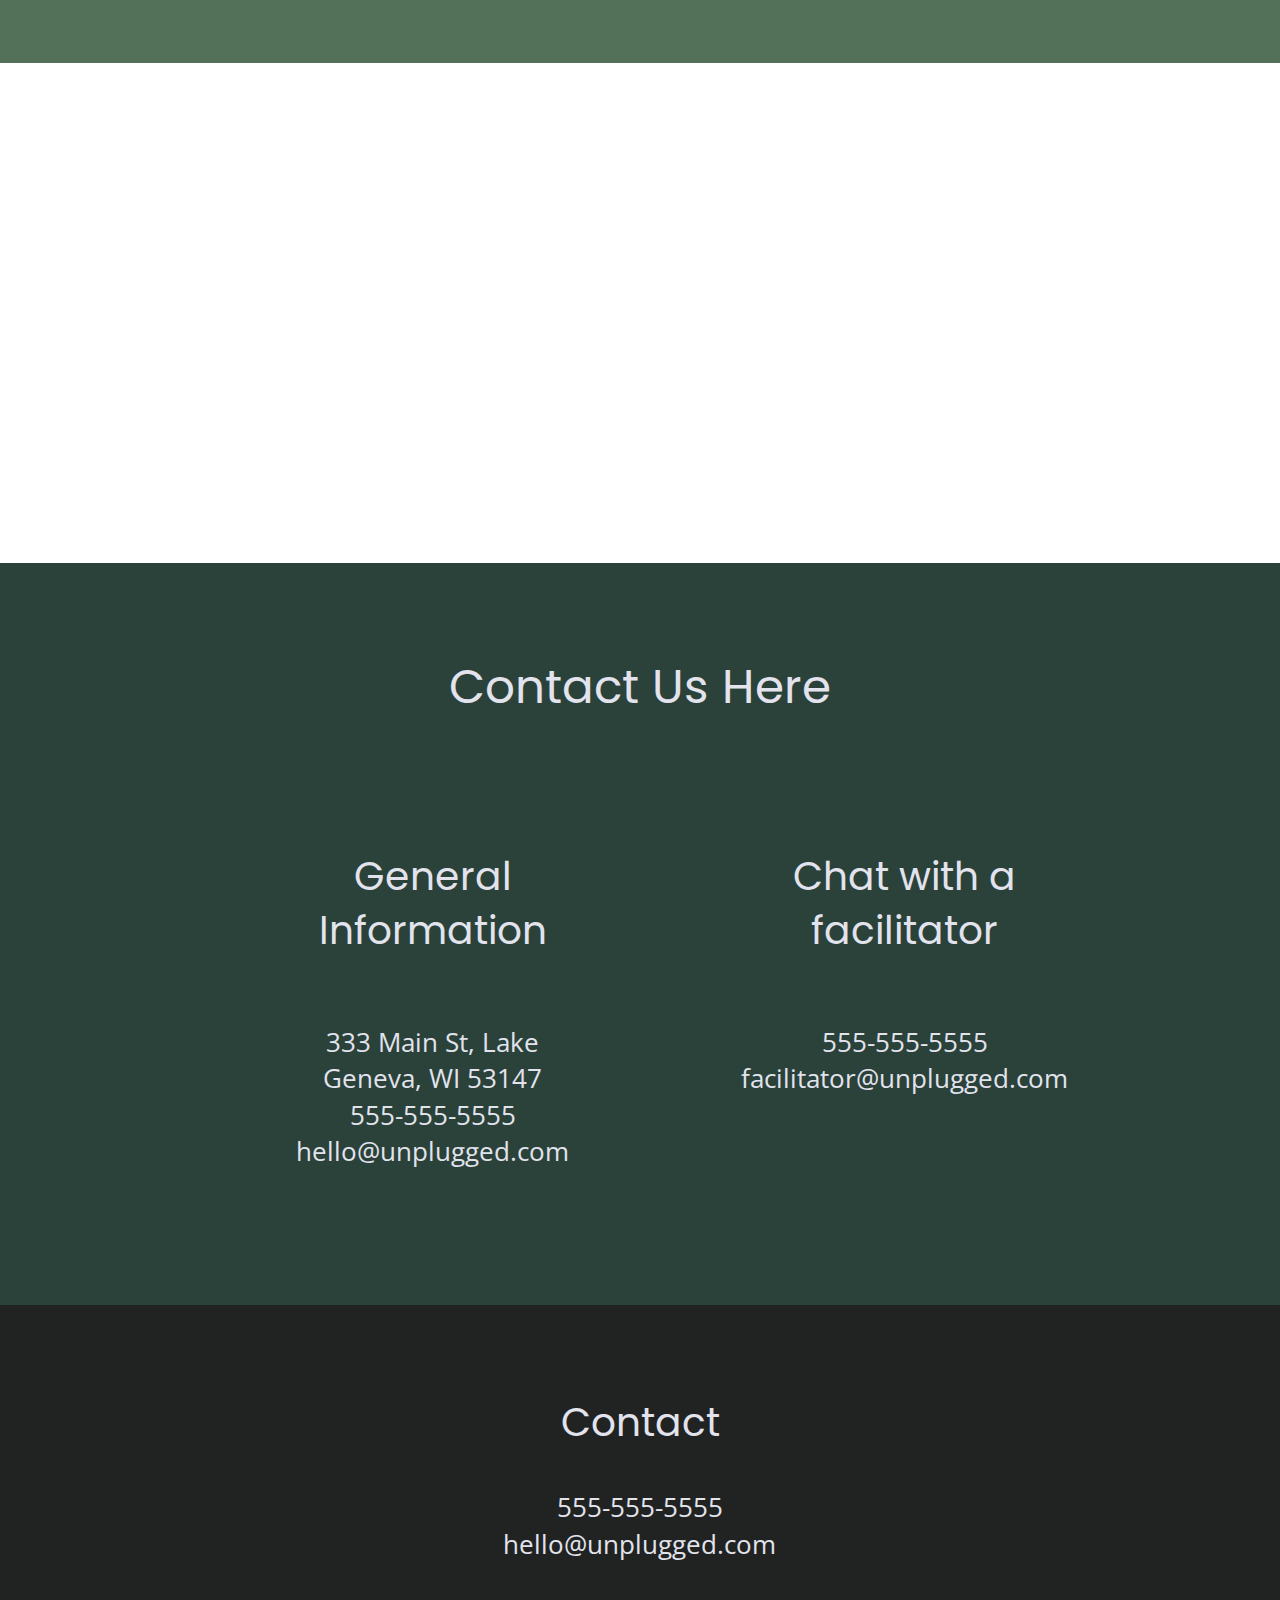
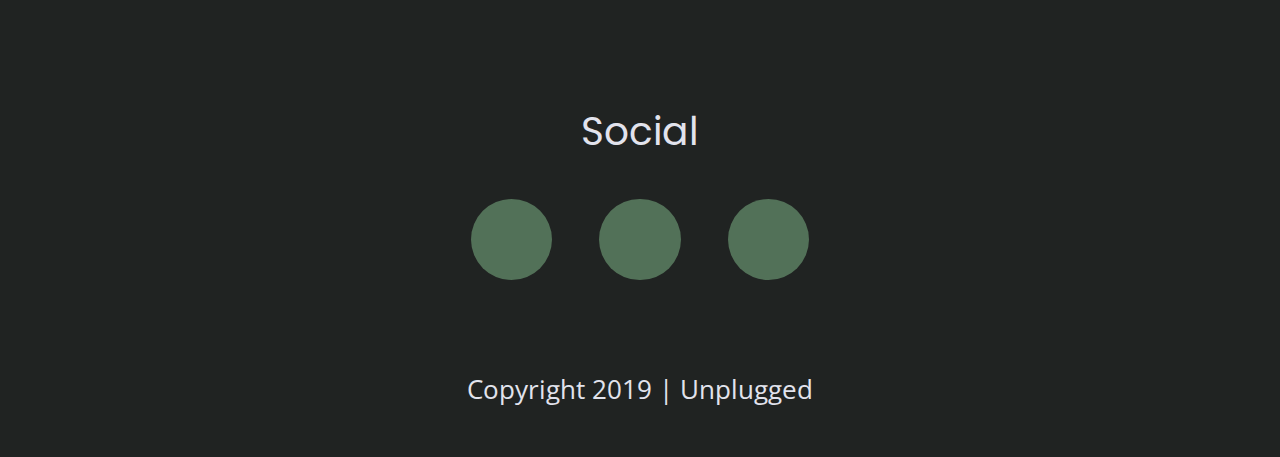
==== commit 34e6381a: "Fixed major issues with website homepage, about, faqs, mobile, tablet and desktop" ====
--- a/about/index.html
+++ b/about/index.html
@@ -49,11 +49,14 @@
     <section id="mission">
       <div class="section-content">
         <h3>Our Mission - we want you to make you the team you always wanted to be.</h3>
-        <p>Through the power of play, we foster strong, authentic bonds between coworkers that help the members of your
-          team create bonds that are as authentic as they are deep, and that last beyond the event.</p>
-        <p>Fresh, exciting, strategically-focused fun is what clients want from us, and that’s exactly what they get.
-          For Fortune 500 companies and smallish non-profits, for start-ups and universities, our remarkable
-          facilitators have delivered literally thousands of team building events around the globe.</p>
+        <div class="content-wrapper">
+          <p>Through the power of play, we foster strong, authentic bonds between coworkers that help the members of
+            your
+            team create bonds that are as authentic as they are deep, and that last beyond the event.</p>
+          <p>Fresh, exciting, strategically-focused fun is what clients want from us, and that’s exactly what they get.
+            For Fortune 500 companies and smallish non-profits, for start-ups and universities, our remarkable
+            facilitators have delivered literally thousands of team building events around the globe.</p>
+        </div>
       </div>
     </section>
     <section class="map">
@@ -66,15 +69,21 @@
     <section id="contact-us">
       <div class="section-content">
         <h2>Contact Us Here</h2>
-        <h3>General Information</h3>
-        <p>
-          333 Main St, Lake Geneva, WI 53147<br>
-          555-555-5555<br>hello@unplugged.com<br>
-        </p>
-        <h3>Chat with a facilitator</h3>
-        <p>
-          555-555-5555<br>facilitator@unplugged.com
-        </p>
+        <div class="main-section-wrapper">
+          <div id="col-1">
+            <h3>General Information</h3>
+            <p>
+              333 Main St, Lake Geneva, WI 53147<br>
+              555-555-5555<br>hello@unplugged.com<br>
+            </p>
+          </div>
+          <div id="col-2">
+            <h3>Chat with a facilitator</h3>
+            <p>
+              555-555-5555<br>facilitator@unplugged.com
+            </p>
+          </div>
+        </div>
       </div>
 
     </section>
--- a/css/main.css
+++ b/css/main.css
@@ -640,8 +640,9 @@
   }
 
   nav img {
-    width: 100%;
-    /* max-width: 350px; */
+    width: 15em;
+    margin: 20px 20px;
+
   }
 
 
@@ -710,6 +711,84 @@
   footer {
     min-height: 450px;
   }
+
+  section#mission .section-content {
+    width: 80%;
+    padding: 2em 10% 2em 10%;
+    /* line-height: 1.8em; */
+    display: flex;
+    flex-direction: column;
+    /* border: 3px solid red; */
+  }
+
+  section#mission .section-content h3 {
+    width: 90%;
+    padding: 0 5% 0 5%;
+    /* border: 3px solid yellow; */
+  }
+
+  section#mission .section-content p {
+    width: 90%;
+    padding: 0 5% 0 5%;
+    /* line-height: 1.8em; */
+    display: flex;
+    flex-direction: column;
+    text-align: left;
+    /* border: 3px solid orange; */
+  }
+
+  section#mission .section-content .content-wrapper,
+  section#contact-us .section-content .content-wrapper,
+  .main-section-wrapper {
+    display: flex;
+    flex-direction: row;
+    justify-items: center;
+    align-items: center;
+    text-align: center;
+  }
+
+  section#contact-us .section-content {
+    width: 95%;
+    padding: 2em 2.5% 2em 2.5%;
+    /* line-height: 1.8em; */
+    display: flex;
+    flex-direction: column;
+    /* border: 3px solid orange; */
+  }
+
+
+
+  section#contact-us .section-content {
+    width: 80%;
+    padding: 2em 10% 2em 10%;
+    display: flex;
+    flex-direction: column;
+    /* line-height: 1.8em; */
+  }
+
+
+  #col-1,
+  #col-2 {
+    width: 50%;
+    min-height: 15em;
+    /* border: 3px solid red; */
+    padding: 2em 10% 2em 10%;
+    display: flex;
+    flex-direction: column;
+  }
+
+
+
+  .main-section-wrapper {
+    padding: 0;
+  }
+
+
+
+
+
+
+
 
 }
 
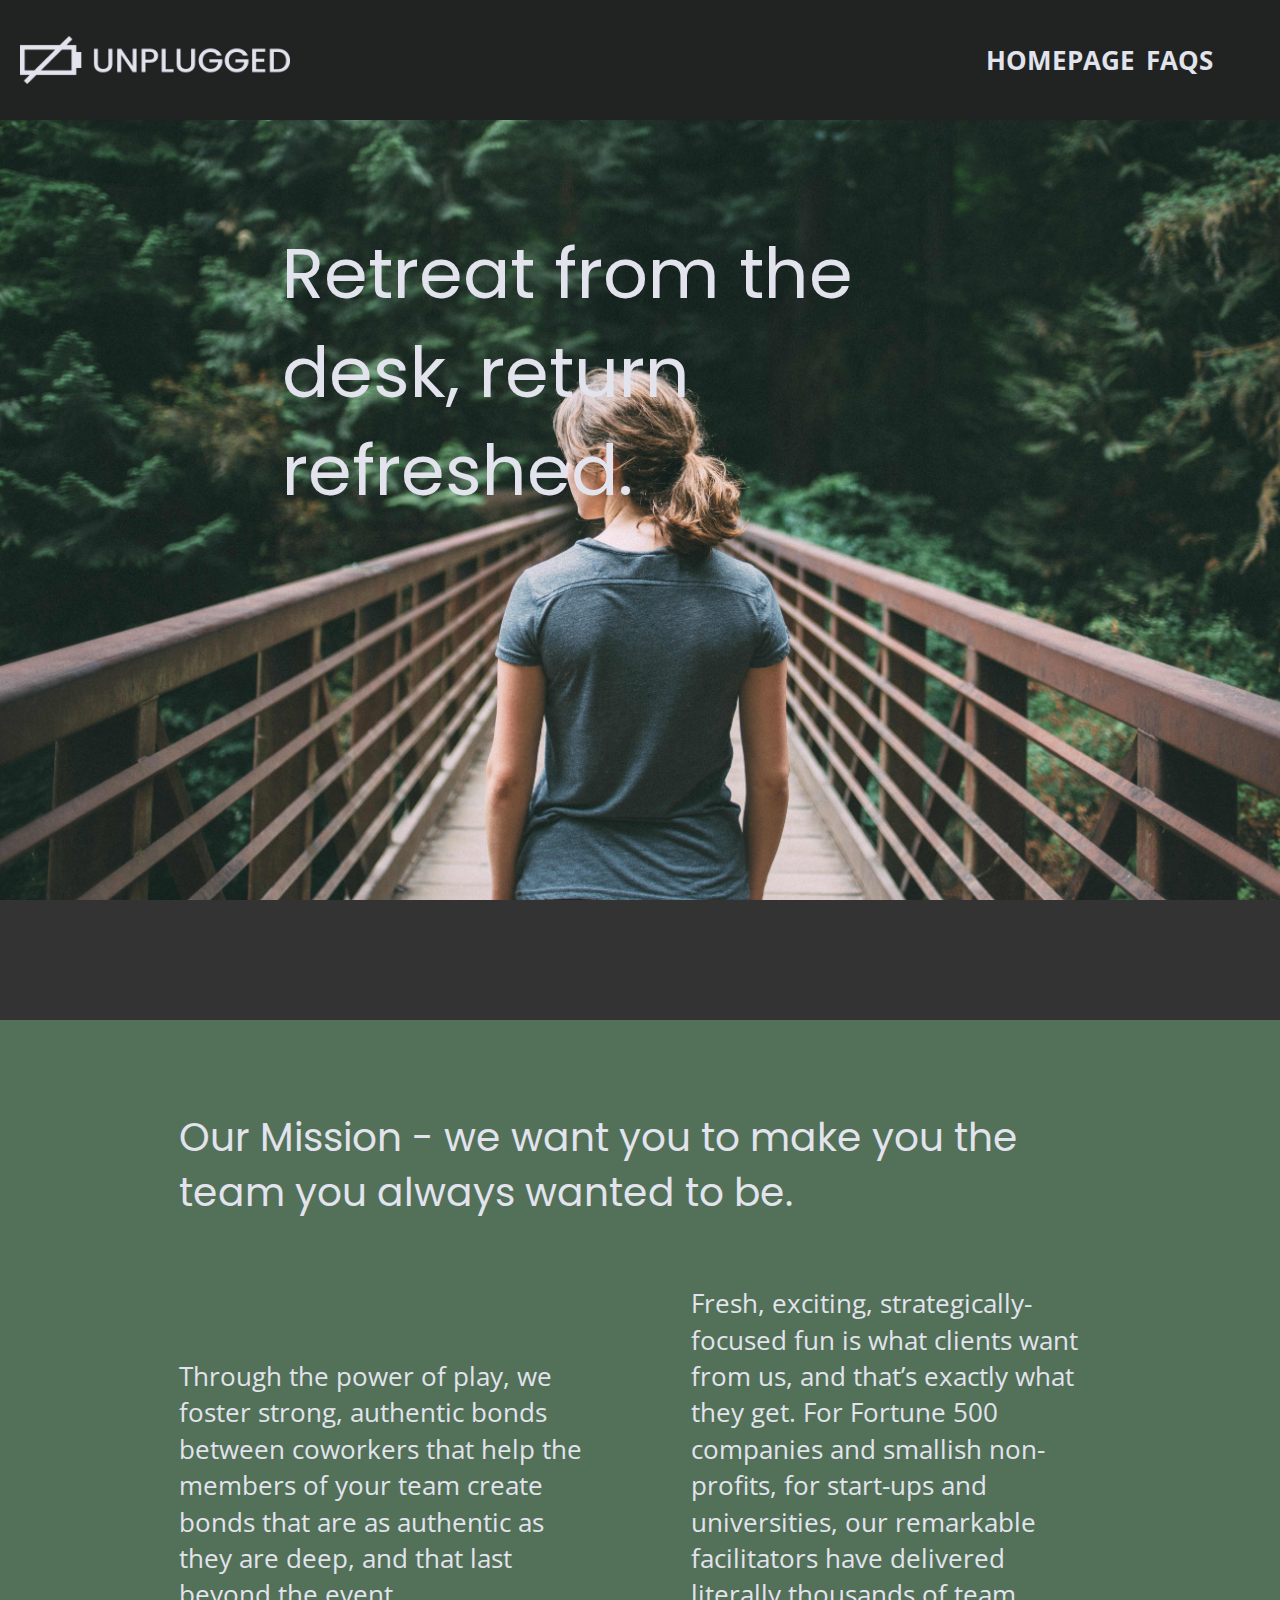
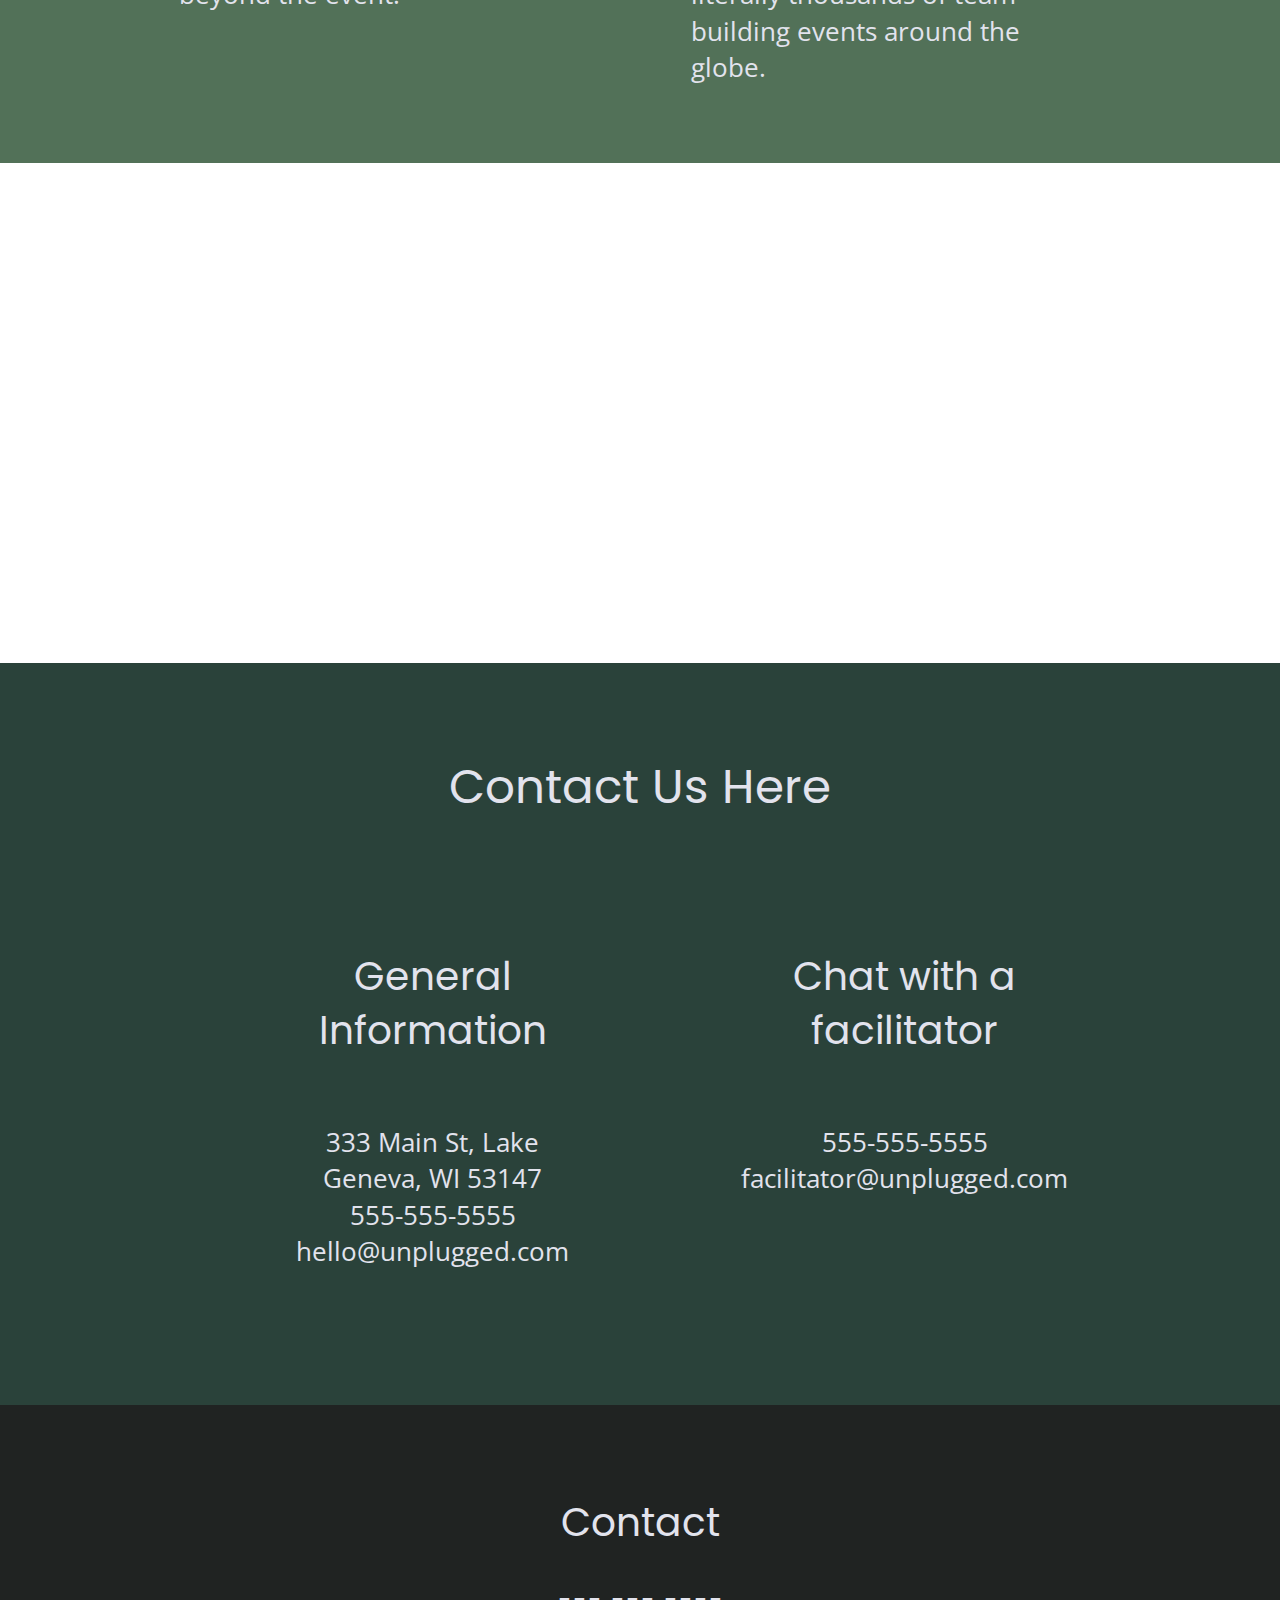
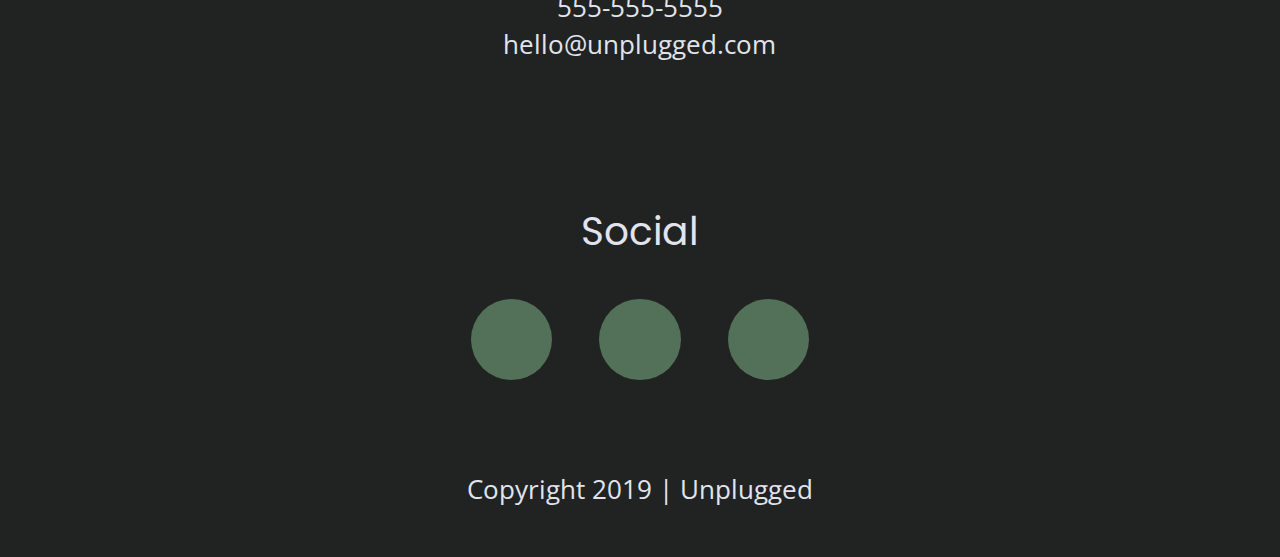
==== commit 69e8b3ce: "added parallax effect on about and faqs" ====
--- a/about/index.html
+++ b/about/index.html
@@ -39,7 +39,7 @@
         <li><a href="../faqs/index.html">FAQs</a></li>
       </ul>
     </nav>
-    <section id="hero-section">
+    <section id="hero-section" class="parallax">
       <div class="section-content">
         <h1>Retreat from the desk, return refreshed.</h1>
       </div>
--- a/css/main.css
+++ b/css/main.css
@@ -286,9 +286,9 @@
 }
 
 section#hero-section {
-  min-height: 800px;
+  /* min-height: 800px;
   background: url('../img/jake-melara-30679-unsplash-compressed.jpg') center no-repeat #333;
-  background-size: cover;
+  background-size: cover; */
   justify-content: flex-start;
 }
 
@@ -610,8 +610,8 @@
     width: 100%;
     /* border: 3px solid green; */
     display: flex;
-    flex-direction: row;
-    justify-content: center;
+    flex-flow: row wrap;
+    justify-content: space-between;
     align-items: center;
     text-align: center;
     margin: 0;
@@ -621,34 +621,46 @@
   nav a {
     max-width: 500px;
     /* max-width: auto; */
+    width: 45%;
   }
 
 
   nav ul.section-content {
-    width: 50%;
+    width: 30%;
     display: flex;
     flex-direction: row;
     justify-content: center;
     align-items: center;
     text-align: center;
+    /* border: 3px solid orange; */
+    padding: 0;
+    margin: 0;
   }
 
 
   nav ul li {
-    padding-left: 20px;
-    padding-right: 20px;
+    padding-left: 30px;
+    padding-right: 30px;
+    /* border: 3px solid red; */
+    width: 100px;
+    text-align: center;
+    font-size: 0.7em;
   }
 
   nav img {
-    width: 15em;
+    width: 270px;
     margin: 20px 20px;
-
-  }
-
-
-  nav ul a {
-    width: auto;
-  }
+    /* border: 3px solid yellow; */
+  }
+
+
+
+  /* ----TESTING PURPOSES------- */
+
+
+  /* END F TESTING PURPOSES------- */
+
+
 
   section#hero-section {
     display: flex;
@@ -778,16 +790,9 @@
   }
 
 
-
   .main-section-wrapper {
     padding: 0;
   }
-
-
-
-
-
-
 
 
 }
@@ -819,8 +824,8 @@
   }
 
   section#hero-section h1 {
-    padding: 1.7em 0 0;
-
+    padding: 1.5em 0 0;
+    font-size: 2.7em;
   }
 
   /* #features h1,
@@ -839,6 +844,11 @@
     padding: 20px;
     font-size: 1.6em;
     margin: 0 20px;
+  }
+
+  section#hero-section,
+  .parallax {
+    min-height: 900px;
   }
 
 
@@ -919,4 +929,119 @@
   h3 {
     page-break-after: avoid;
   }
+}
+
+/* ==========================================================================
+   Snackbar-related CSS
+From W3Schools: https://www.w3schools.com/howto/howto_js_snackbar.asp
+   ========================================================================== */
+
+
+/* The snackbar - position it at the bottom and in the middle of the screen */
+#snackbar {
+  visibility: hidden;
+  /* Hidden by default. Visible on click */
+  min-width: 250px;
+  /* Set a default minimum width */
+  margin-left: -125px;
+  /* Divide value of min-width by 2 */
+  background-color: #333;
+  /* Black background color */
+  color: #fff;
+  /* White text color */
+  text-align: center;
+  /* Centered text */
+  border-radius: 2px;
+  /* Rounded borders */
+  padding: 16px;
+  /* Padding */
+  position: fixed;
+  /* Sit on top of the screen */
+  z-index: 1;
+  /* Add a z-index if needed */
+  left: 50%;
+  /* Center the snackbar */
+  bottom: 30px;
+  /* 30px from the bottom */
+}
+
+/* Show the snackbar when clicking on a button (class added with JavaScript) */
+#snackbar.show {
+  visibility: visible;
+  /* Show the snackbar */
+  /* Add animation: Take 0.5 seconds to fade in and out the snackbar.
+  However, delay the fade out process for 2.5 seconds */
+  -webkit-animation: fadein 0.5s, fadeout 0.5s 2.5s;
+  animation: fadein 0.5s, fadeout 0.5s 2.5s;
+}
+
+/* Animations to fade the snackbar in and out */
+@-webkit-keyframes fadein {
+  from {
+    bottom: 0;
+    opacity: 0;
+  }
+
+  to {
+    bottom: 30px;
+    opacity: 1;
+  }
+}
+
+@keyframes fadein {
+  from {
+    bottom: 0;
+    opacity: 0;
+  }
+
+  to {
+    bottom: 30px;
+    opacity: 1;
+  }
+}
+
+@-webkit-keyframes fadeout {
+  from {
+    bottom: 30px;
+    opacity: 1;
+  }
+
+  to {
+    bottom: 0;
+    opacity: 0;
+  }
+}
+
+@keyframes fadeout {
+  from {
+    bottom: 30px;
+    opacity: 1;
+  }
+
+  to {
+    bottom: 0;
+    opacity: 0;
+  }
+}
+
+/* ==========================================================================
+   Parallax-related CSS
+From W3Schools: https://www.w3schools.com/howto/howto_css_parallax.asp
+   ========================================================================== */
+
+
+.parallax {
+  /* The image used */
+  /* background-image: url("img_parallax.jpg"); */
+  background: url('../img/jake-melara-30679-unsplash-compressed.jpg') center no-repeat #333;
+
+  /* Set a specific height */
+  height: 600px;
+  min-height: 600px;
+
+  /* Create the parallax scrolling effect */
+  background-attachment: fixed;
+  background-position: center;
+  background-repeat: no-repeat;
+  background-size: cover;
 }